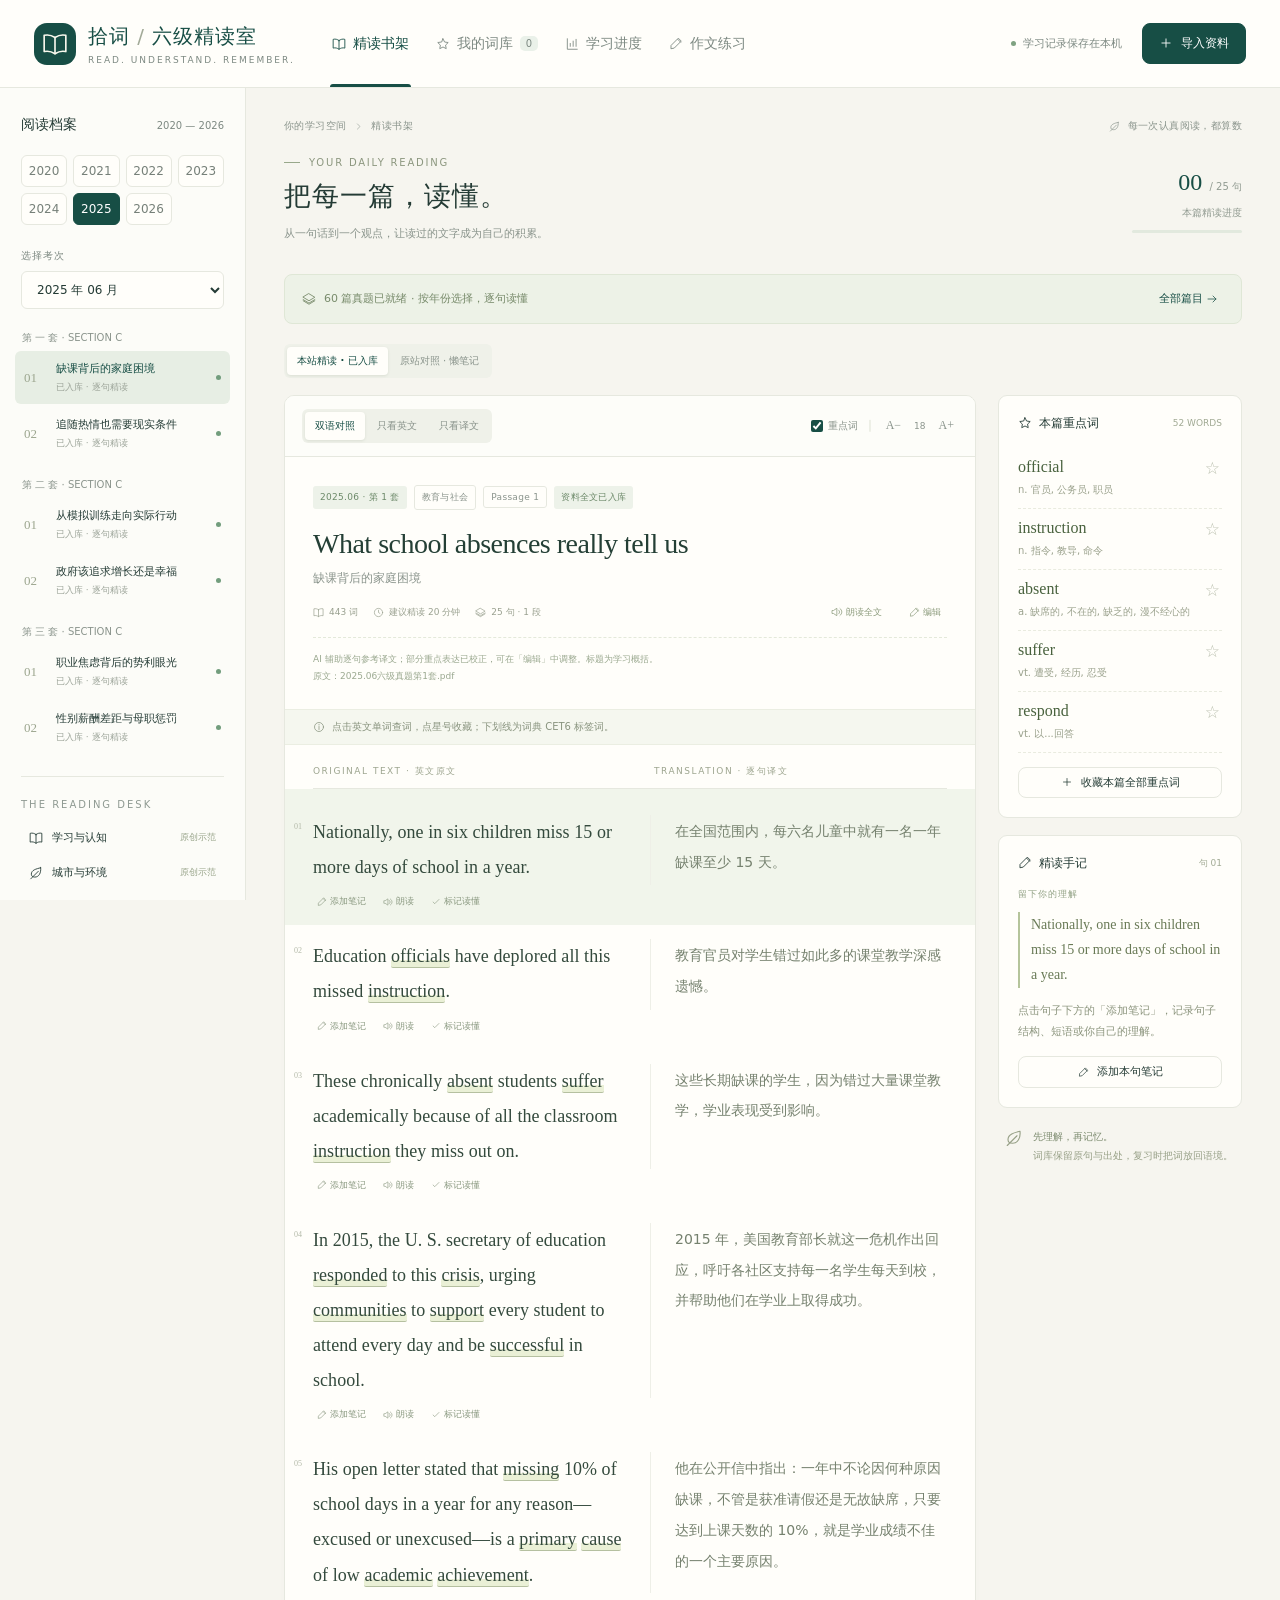
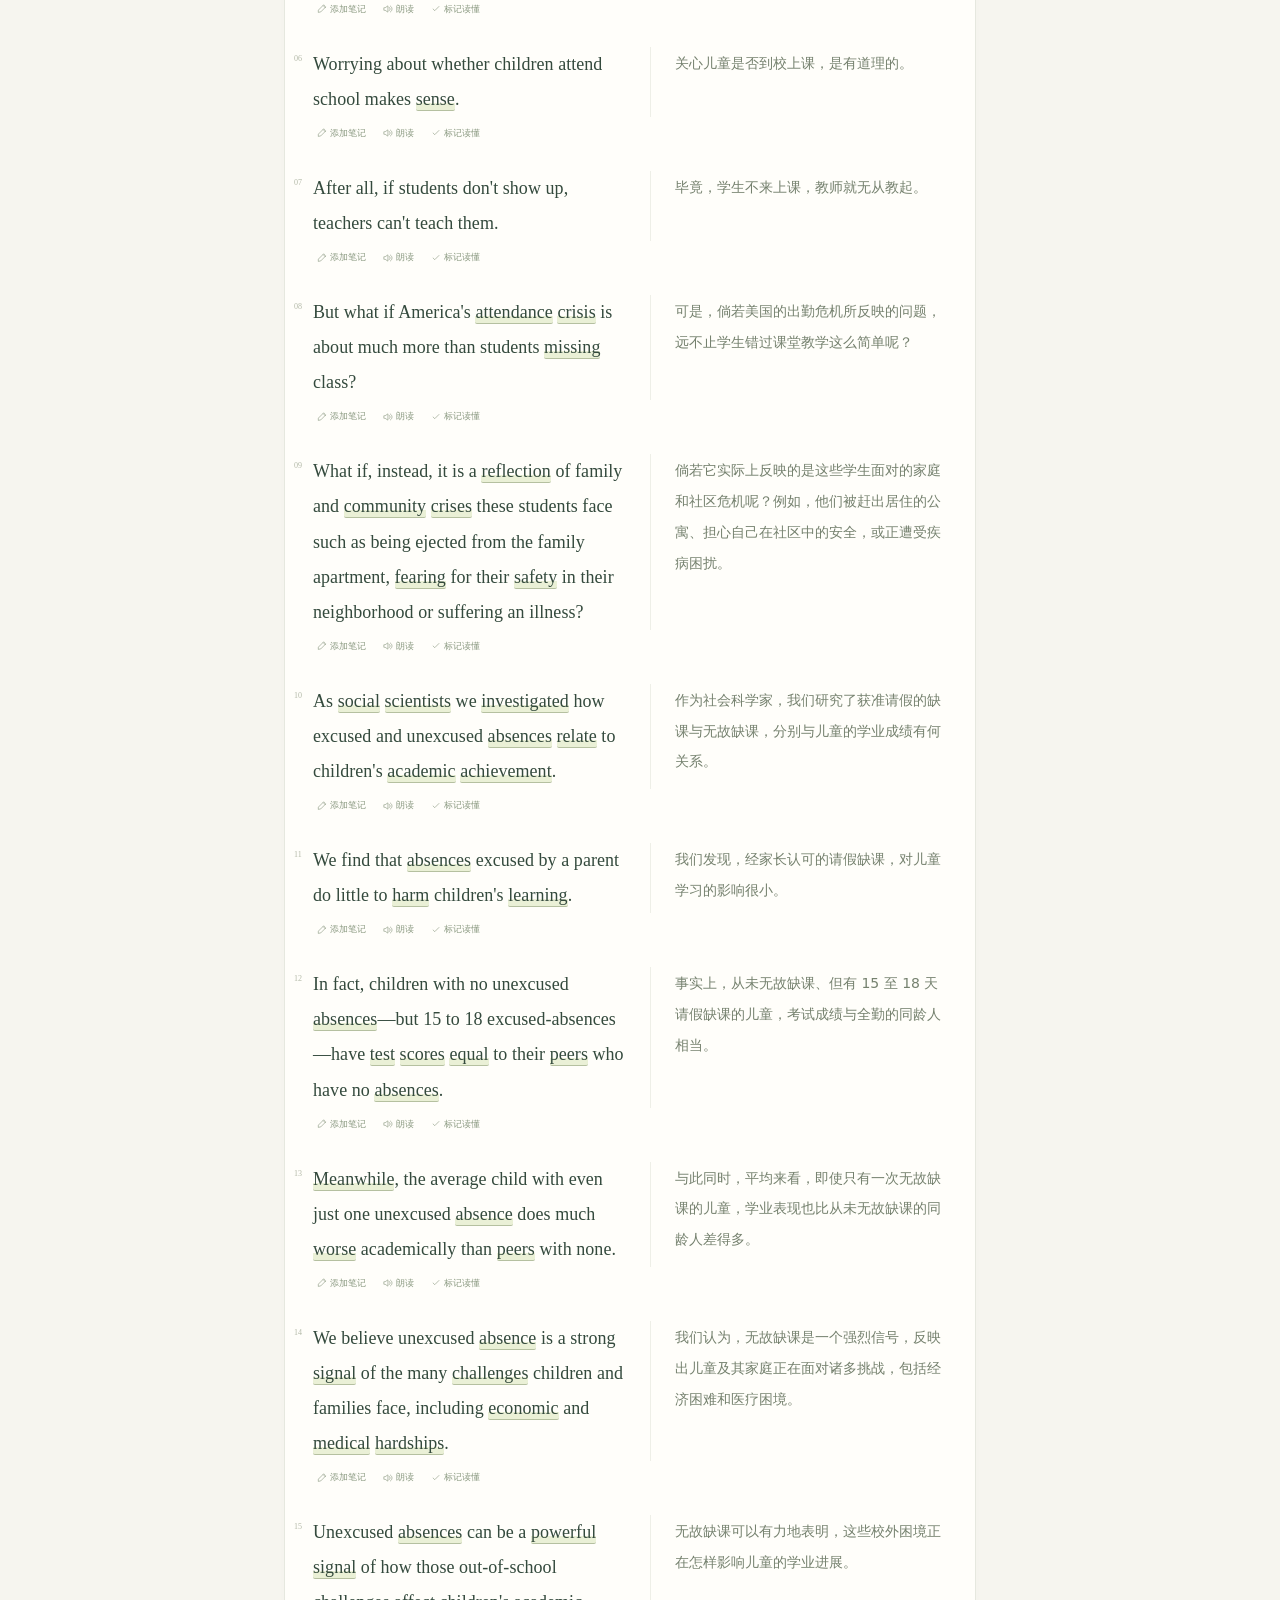
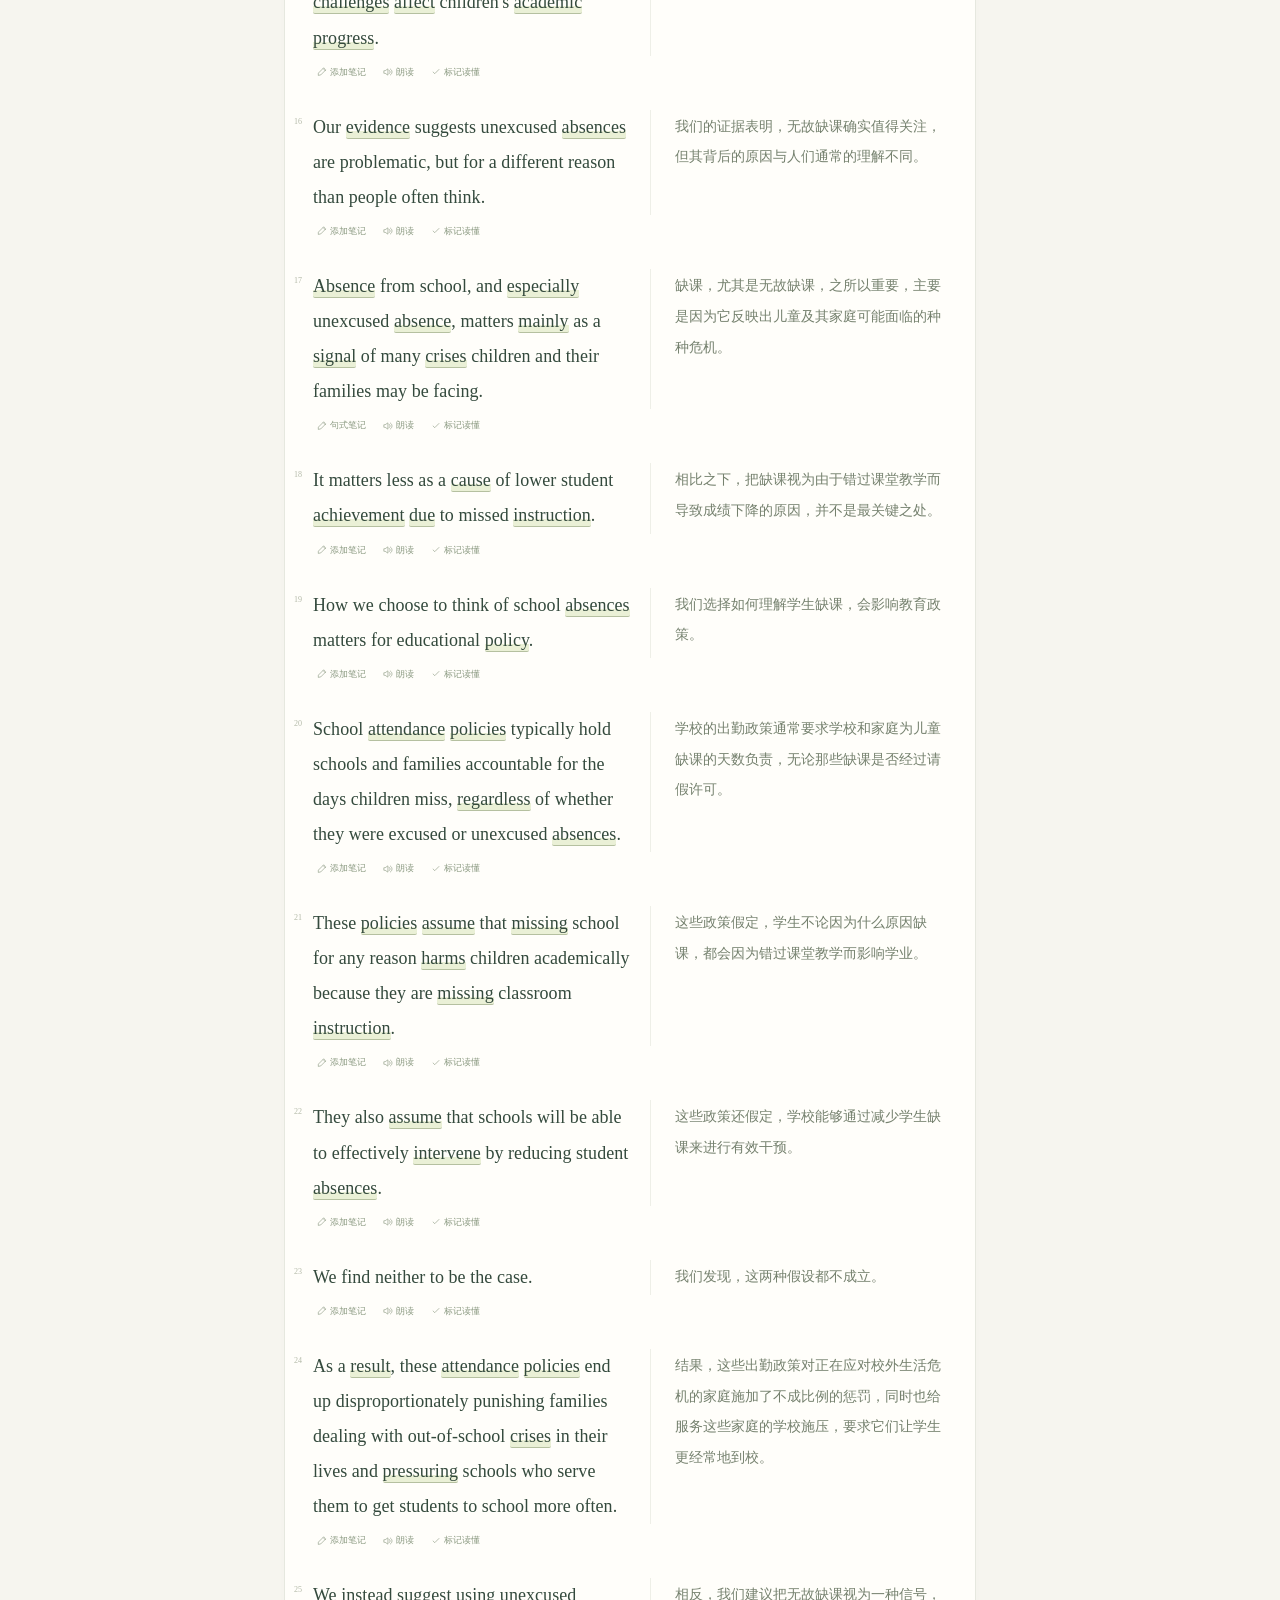
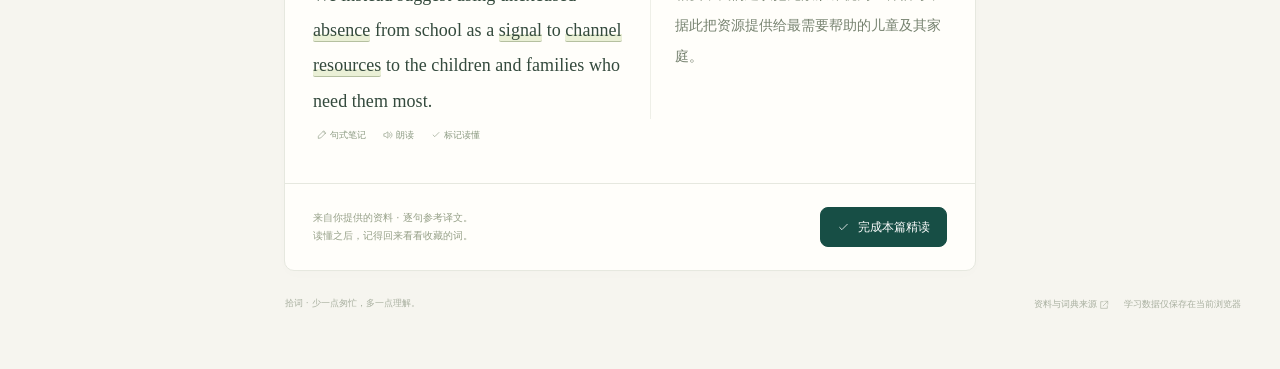
==== public/reader.html @ 865eba68 "Add files via upload" ====
<!doctype html>
<html lang="zh-CN">
<head>
  <meta charset="UTF-8">
  <meta name="viewport" content="width=device-width,initial-scale=1">
  <meta name="theme-color" content="#174e45">
  <meta name="description" content="拾词六级精读室：按年份整理 Section C，逐句双语精读、点击查词、收藏重点词与复习。">
  <title>拾词 · 六级精读室</title>
  <link rel="icon" href="./favicon.svg" type="image/svg+xml">
  <link rel="stylesheet" href="./styles.css?v=3.1.0">
  <script src="./reader-library.js?v=2.0.0" defer></script>
  <script src="./source-reader.js?v=2.0.0" defer></script>
  <link rel="stylesheet" href="./writing.css?v=3.1.0">
  <link rel="stylesheet" href="./writing-exam.css?v=1.0.0">
  <script src="./writing-exams.js?v=1.0.0" defer></script>
  <script src="./writing.js?v=local-1" defer></script>
  <script src="./app.js?v=local-1" defer></script>
</head>
<body>
  <div id="app"><div class="boot">拾词<span>正在打开你的精读书桌…</span></div></div>
  <div id="toast" role="status" aria-live="polite"></div>
  <div id="modal-root"></div>
  <div id="lookup-root"></div>
</body>
</html>
---- public/styles.css ----
@charset "UTF-8";
:root{--ink:#243b35;--muted:#7d8982;--green:#174e45;--green2:#2f6b5d;--mint:#eaf1e9;--paper:#fffefa;--bg:#f6f5ef;--line:#e6e8df;--gold:#c2944d;--serif:Georgia,'Times New Roman',serif;font-family:Inter,'Segoe UI','Microsoft YaHei',system-ui,sans-serif;color:var(--ink);background:var(--bg);font-synthesis:none}
*{box-sizing:border-box}body{margin:0}button,input,select,textarea{font:inherit}button,a,input,select,textarea{-webkit-tap-highlight-color:transparent}button,a{touch-action:manipulation}button{cursor:pointer;color:inherit}button{border:0;background:none}button:disabled{cursor:default;opacity:.45}a{color:var(--green)}a:hover{text-decoration:underline}button:focus-visible,a:focus-visible{outline:2px solid #5b8f79;outline-offset:4px}input:focus,select:focus,textarea:focus{outline:2px solid #8bad96;outline-offset:1px}button svg,a svg{pointer-events:none}svg{flex-shrink:0;vertical-align:middle}button{transition:background .16s,color .16s,transform .16s}.boot{font-size:32px;margin:25vh auto;text-align:center;color:var(--green);font-weight:650}.boot span{display:block;font-size:14px;font-weight:400;margin-top:16px;color:var(--muted)}
.topbar{height:88px;border-bottom:1px solid var(--line);background:var(--paper);display:flex;align-items:center;padding:0 34px;gap:60px;position:sticky;top:0;z-index:20}.brand{display:flex;align-items:center;gap:12px;text-decoration:none!important;white-space:nowrap}.brand-icon{height:42px;width:42px;background:var(--green);border-radius:13px;color:#faf9ee;display:grid;place-items:center}.brand strong{font-size:20px;letter-spacing:1px}.brand small{display:block;color:var(--muted);font-size:9px;letter-spacing:2px;margin-top:5px}.main-nav{align-self:stretch;display:flex;gap:34px}.nav-btn{position:relative;display:flex;gap:7px;align-items:center;font-size:14px;white-space:nowrap;color:#7d8982;padding:0 2px}.nav-btn.active{color:var(--green);font-weight:600}.nav-btn.active:after{content:'';position:absolute;bottom:0;height:3px;left:0;right:0;background:var(--green);border-radius:4px 4px 0 0}.count-pill{font-size:10px;background:var(--mint);padding:2px 6px;border-radius:5px}.top-actions{margin-left:auto;display:flex;gap:20px;align-items:center}.local-label{display:flex;gap:7px;align-items:center;font-size:11px;color:var(--muted);white-space:nowrap}.local-label i{width:5px;height:5px;border-radius:50%;background:#7fa281}.btn{display:inline-flex;justify-content:center;align-items:center;gap:8px;padding:11px 16px;border:1px solid var(--line);border-radius:8px;font-size:12px;background:var(--paper);text-decoration:none!important;white-space:nowrap;line-height:1.4}.btn:hover{background:var(--mint)}.btn.primary{background:var(--green);color:#fff;border-color:var(--green)}.btn.primary:hover{background:#256554}.btn.small{font-size:11px;padding:7px 10px}.btn.ghost{background:transparent;border-color:transparent;color:var(--muted)}.icon-btn{display:inline-grid;place-items:center;width:30px;height:30px;border-radius:6px}.icon-btn:hover{background:var(--mint)}
.workspace{display:grid;grid-template-columns:246px minmax(0,1fr);min-height:calc(100vh - 88px)}.sidebar{background:#fcfcf8;border-right:1px solid var(--line);padding:28px 21px 20px;position:sticky;top:88px;height:calc(100vh - 88px);overflow-y:auto;scrollbar-width:thin}.overline{text-transform:uppercase;letter-spacing:2px;font-size:10px;color:#8f9a92}.side-title{display:flex;align-items:center;justify-content:space-between;margin-bottom:21px}.side-title strong{font-size:14px;font-weight:600}.side-title span{color:var(--muted);font-size:10px}.years{display:grid;grid-template-columns:repeat(4,1fr);gap:6px;margin:0 0 24px}.year-btn{font-size:12px;border:1px solid var(--line);border-radius:6px;padding:8px 0;color:#768079;background:#fffefa}.year-btn.active{color:white;background:var(--green);border-color:var(--green)}.year-btn:hover:not(.active){background:var(--mint)}.label{display:block;color:var(--muted);font-size:10px;letter-spacing:1px;margin:17px 0 8px}.period-select{width:100%;border:1px solid var(--line);background:var(--paper);padding:10px 11px;border-radius:6px;color:var(--ink);font-size:12px}.catalogue{margin:22px -6px 0}.catalogue-set{margin-bottom:18px}.set-label{display:flex;align-items:center;justify-content:space-between;color:#8a948c;font-size:10px;padding:0 7px;margin-bottom:6px}.set-label a{font-size:10px;color:#87968a;text-decoration:none}.passage-btn{width:100%;display:flex;gap:10px;text-align:left;align-items:center;padding:10px 9px;border-radius:6px;margin:3px 0}.passage-btn:hover{background:#eef1e9}.passage-btn.active{background:#e7eee4;color:var(--green)}.passage-num{font-family:var(--serif);font-size:13px;color:#9ca68f;width:22px}.passage-title{font-size:11px;line-height:1.5;flex:1}.passage-status{display:block;font-size:9px;color:#9ca499;margin-top:3px}.small-dot{height:5px;width:5px;border-radius:50%;background:#d3d8cd}.small-dot.ready{background:#729d7d}.side-divider{height:1px;background:var(--line);margin:22px 0}.demo-btn{display:flex;align-items:center;width:100%;gap:9px;font-size:11px;padding:10px 8px;text-align:left;border-radius:6px}.demo-btn.active{background:var(--mint)}.demo-btn span{flex:1}.side-note{margin-top:22px;padding:13px 11px;background:#f1f3eb;border-radius:7px;color:#909986;font-size:10px;line-height:1.9}.side-note a{font-size:10px}.main{min-width:0;padding:31px 38px 55px;max-width:1640px;width:100%;margin:auto}.breadcrumb{display:flex;gap:8px;align-items:center;font-size:10px;color:#8a948c;letter-spacing:.4px;margin-bottom:24px}.page-top{display:flex;align-items:flex-start;gap:20px;justify-content:space-between;margin-bottom:24px}.page-eyebrow{font-size:10px;letter-spacing:1.8px;color:#8c977f;display:flex;gap:9px;align-items:center}.page-eyebrow i{width:16px;height:1px;background:#98a88b}h1{font-size:27px;font-weight:600;letter-spacing:1px;margin:10px 0}.page-sub{font-size:11px;color:#8a948c;line-height:1.8;margin:6px 0}.study-tiny{text-align:right;font-size:10px;color:#919b91;line-height:1.8;padding-top:4px}.study-tiny b{font-family:var(--serif);font-size:24px;color:var(--green);font-weight:400;margin-right:4px}.study-tiny small{font-size:10px}.stat-line{height:3px;width:110px;background:#e2e9de;border-radius:3px;margin-top:8px;overflow:hidden}.stat-line div{height:100%;background:#719774;transition:width .3s}.reading-layout{display:grid;grid-template-columns:minmax(0,1fr) 244px;gap:22px;align-items:start}.reader{background:var(--paper);border:1px solid var(--line);border-radius:10px;overflow:hidden;box-shadow:0 4px 14px #48554203}.toolbar{display:flex;align-items:center;gap:12px;justify-content:space-between;padding:13px 17px;border-bottom:1px solid var(--line);background:#fdfdf9;flex-wrap:wrap}.segmented{display:flex;gap:2px;padding:3px;background:#efF1e9;border-radius:6px}.segmented button{font-size:10px;padding:7px 10px;color:#8a948c;white-space:nowrap;border-radius:4px}.segmented button.active{background:#fffefa;color:var(--green);box-shadow:0 1px 3px #2a42201a;font-weight:600}.reader-options{display:flex;gap:9px;align-items:center;font-size:10px;color:#8a948c}.check-label{display:flex;align-items:center;gap:5px;white-space:nowrap;cursor:pointer}.check-label input{accent-color:var(--green);width:12px;height:12px;margin:0}.font-btn{font-family:var(--serif);font-size:12px;padding:3px 4px}.font-size-val{font-size:9px}.reader-head{padding:28px 28px 24px}.tags{display:flex;align-items:center;gap:7px;flex-wrap:wrap}.tag{background:#edf2e9;color:#6b8868;font-size:9px;padding:5px 7px;border-radius:3px;letter-spacing:.3px}.tag.outline{border:1px solid var(--line);background:none;color:#8a948c}.article-title{font-family:var(--serif);font-size:28px;font-weight:400;line-height:1.3;letter-spacing:-.5px;margin:16px 0 8px;color:#243f35}.article-subtitle{font-size:12px;color:#8a948c;font-weight:400;margin:0 0 18px}.article-meta{display:flex;gap:15px;font-size:9px;color:#99a08f;align-items:center;flex-wrap:wrap}.article-meta span{display:flex;gap:5px;align-items:center}.hint-strip{padding:10px 28px;background:#f5f7ef;color:#89947f;font-size:10px;border-top:1px solid #ebeee2;border-bottom:1px solid #ebeee2;display:flex;gap:7px;align-items:center}.column-labels{display:grid;grid-template-columns:1fr 1fr;margin:0 28px;border-bottom:1px solid var(--line);font-size:9px;letter-spacing:1.5px;color:#9da58f;padding:20px 0 10px}.column-labels span:last-child{padding-left:24px}.sentence{display:grid;grid-template-columns:1fr 1fr;position:relative;padding:14px 28px;transition:background .2s}.sentence:hover{background:#f8f9f3}.sentence.selected{background:#f1f5eb}.sentence.par-start{padding-top:26px}.sentence.english{grid-template-columns:1fr}.sentence.chinese{grid-template-columns:1fr}.sentence .en{font-family:var(--serif);font-size:var(--reader-size,18px);line-height:1.95;color:#344a3d;letter-spacing:.05px}.sentence .zh{font-family:'Microsoft YaHei','PingFang SC',system-ui,sans-serif;font-size:13px;line-height:2.2;color:#7b8577;padding:1px 0 0 24px;border-left:1px solid #eeefe7;margin-left:20px}.sentence.english .zh,.sentence.chinese .en{display:none}.sentence.chinese .zh{padding-left:0;border:0;margin-left:0}.sentence-num{position:absolute;left:9px;top:21px;font-size:8px;color:#b3b9a8;font-family:var(--serif)}.sentence.par-start .sentence-num{top:33px}.word{border-radius:2px;padding:1px 0;cursor:pointer;outline-offset:1px!important}.word:hover,.word:focus-visible{background:#dce8d6;color:#174e45}.word.keyword{border-bottom:1.5px solid #b5c0a0;background:linear-gradient(transparent 67%,#eaf0d6 67%)}.word.saved{border-bottom:2px solid #d8b677;background:linear-gradient(transparent 67%,#faecd2 67%)}.sentence-tools{grid-column:1/-1;display:flex;gap:9px;align-items:center;margin:7px 0 0;font-size:9px;color:#9ca58f}.sentence-tools button{font-size:9px;color:#8a9980;padding:3px 4px}.sentence-tools .done{color:var(--green)}.translation-pending{font-style:italic;color:#a5ad9e;font-size:11px}.reader-end{border-top:1px solid var(--line);padding:23px 28px;display:flex;justify-content:space-between;gap:12px;align-items:center;margin-top:24px}.end-note{font-size:10px;color:#96a088;line-height:1.8}.context-rail{display:flex;flex-direction:column;gap:17px}.rail-card{border:1px solid var(--line);border-radius:9px;background:#fffefa;padding:19px}.rail-title{font-size:12px;font-weight:600;display:flex;align-items:center;gap:7px;margin-bottom:16px}.rail-title small{margin-left:auto;font-weight:400;color:#a0a993;font-size:9px}.word-list-item{padding:10px 0;border-bottom:1px dashed #e9ebdf;display:flex;align-items:flex-start;gap:7px}.word-list-item:last-child{border-bottom:0}.word-list-info{flex:1;min-width:0}.word-list-info strong{font-family:var(--serif);font-size:16px;font-weight:400;color:#49623e;display:block;overflow-wrap:anywhere}.word-list-info span{display:block;font-size:10px;color:#9aa18c;margin-top:5px;line-height:1.7}.star-btn{color:#bbc0af;font-size:17px;line-height:1;padding:2px}.star-btn.active{color:var(--gold)}.full-width{width:100%}.rail-card .btn.full-width{margin-top:14px}.annotation-type{font-size:9px;color:#91a184;letter-spacing:1px;margin-bottom:11px}.annotation-quote{font-family:var(--serif);font-size:14px;line-height:1.8;color:#697a56;margin:0 0 12px;border-left:2px solid #b5c49b;padding-left:11px}.annotation-text{font-size:11px;color:#8c957e;line-height:1.95;margin:0}.tiny-tip{display:flex;gap:10px;font-size:10px;line-height:1.9;color:#97a087;padding:2px 7px}.tiny-tip svg{margin-top:2px}.tiny-tip strong{font-weight:500;color:#7d8c70}.footnote{display:flex;justify-content:space-between;gap:15px;font-size:9px;color:#a8af9f;padding:24px 1px 0;line-height:1.8}.footnote a{color:#95a38e}.mobile-menu{display:none}
.empty-reader{min-height:480px;display:flex;flex-direction:column;justify-content:center;align-items:center;padding:45px;text-align:center}.empty-illustration{width:76px;height:76px;border-radius:22px;background:#eef2e7;display:grid;place-items:center;color:#79936b;margin-bottom:20px}.empty-reader h2{font-size:21px;margin:6px 0 12px;font-weight:500}.empty-reader p{max-width:390px;font-size:12px;color:#8a9480;line-height:2;margin:0 0 22px}.empty-actions{display:flex;gap:9px;justify-content:center;flex-wrap:wrap}.content-status{background:#f2f3e9;border:1px solid #e6e8da;padding:14px 16px;border-radius:7px;color:#8c967d;font-size:11px;line-height:1.9;margin-bottom:20px}.content-status a{margin-left:5px}.source-list{padding:0;list-style:none;margin:0}.source-list li{padding:12px 0;border-bottom:1px solid var(--line);font-size:11px;line-height:1.8}.source-list li:last-child{border:0}.source-list a{display:block;margin-bottom:3px}.source-list small{color:var(--muted);font-size:10px}.wide-page{max-width:1100px;margin:0 auto}.view-header{display:flex;gap:15px;align-items:center;justify-content:space-between;margin-bottom:25px}.view-header h1{margin:0 0 8px}.view-actions{display:flex;gap:8px;flex-wrap:wrap}.stats-grid{display:grid;grid-template-columns:repeat(3,1fr);gap:17px;margin:23px 0}.stat-card{border:1px solid var(--line);background:var(--paper);border-radius:9px;padding:22px}.stat-card span{font-size:11px;color:#93a088}.stat-card strong{font-family:var(--serif);font-weight:400;font-size:35px;display:block;margin-top:10px;color:var(--green)}.word-controls{display:flex;gap:12px;align-items:center;margin:25px 0 17px;flex-wrap:wrap}.search-input{padding:11px 13px;border-radius:7px;background:var(--paper);border:1px solid var(--line);font-size:12px;min-width:240px;flex:1;color:var(--ink)}.word-grid{display:grid;grid-template-columns:repeat(3,1fr);gap:15px}.vocab-card{border:1px solid var(--line);border-radius:9px;background:var(--paper);padding:20px;display:flex;flex-direction:column;min-height:225px}.vocab-top{display:flex;justify-content:space-between;gap:12px;align-items:center}.vocab-top strong{font-size:24px;font-family:var(--serif);font-weight:400;overflow-wrap:anywhere}.vocab-phonetic{font-size:11px;color:#a0aa94;margin:8px 0}.vocab-meaning{font-size:12px;line-height:1.9;color:#6f7e65;white-space:pre-line}.vocab-context{font-family:var(--serif);font-size:12px;color:#939d88;line-height:1.7;margin:12px 0;font-style:italic}.vocab-source{font-size:9px;color:#a0aa95;line-height:1.8;margin-top:5px}.vocab-actions{display:flex;justify-content:space-between;margin-top:auto;padding-top:14px}.empty-view{background:var(--paper);border:1px dashed #d8decc;border-radius:10px;padding:65px 25px;text-align:center;color:#8a987d}.empty-view h2{color:#5c7151;font-size:20px;font-weight:500}.empty-view p{font-size:12px;line-height:1.9}.progress-list{background:var(--paper);border:1px solid var(--line);border-radius:9px;overflow:hidden}.progress-item{display:flex;justify-content:space-between;align-items:center;padding:23px 25px;gap:15px;border-bottom:1px solid var(--line)}.progress-item:last-child{border:0}.progress-item h3{font-size:14px;font-weight:500;margin:0 0 7px}.progress-item p{font-size:10px;color:#97a188;margin:0}.progress-right{display:flex;gap:20px;align-items:center;color:#849475;font-size:11px}
.modal-overlay{position:fixed;inset:0;background:#18392b5c;backdrop-filter:blur(4px);z-index:80;display:flex;align-items:center;justify-content:center;padding:25px}.modal{background:var(--paper);border:1px solid #dce3d0;border-radius:14px;max-width:730px;width:100%;max-height:90vh;overflow:auto;box-shadow:0 20px 70px #12352833;padding:27px}.modal.wide{max-width:870px}.modal-header{display:flex;justify-content:space-between;align-items:center;margin-bottom:16px}.modal-header h2{font-size:20px;font-weight:500;margin:0}.modal-description{font-size:12px;color:#869579;line-height:1.9;margin:0 0 19px}.form-grid{display:grid;grid-template-columns:repeat(4,1fr);gap:12px}.form-field{display:flex;flex-direction:column;gap:7px;font-size:11px;color:#7c8b70;margin-bottom:15px}.form-field.full{grid-column:1/-1}.form-field input,.form-field select,.form-field textarea{padding:10px 11px;border:1px solid #dfe5d6;border-radius:6px;background:#fffefa;width:100%;color:var(--ink);font-size:12px;min-width:0}.form-field textarea{line-height:1.9;resize:vertical;min-height:180px}.form-texts{display:grid;grid-template-columns:1fr 1fr;gap:14px}.form-hint{font-size:10px;color:#9aa48c;line-height:1.9;margin-bottom:14px}.file-area{display:flex;align-items:center;gap:10px;flex-wrap:wrap;padding:15px;background:#f2f5ec;border-radius:7px;margin-bottom:18px}.file-area span{font-size:10px;color:#8a987e;flex:1}.modal-footer{display:flex;justify-content:space-between;align-items:center;gap:14px;margin-top:18px}.modal-footer small{font-size:10px;color:#9aa58d;line-height:1.9}.form-error{display:none;color:#ad624a;font-size:11px;padding:10px 0;line-height:1.8}.form-error.visible{display:block}.review-body{text-align:center;padding:23px 14px}.review-number{font-size:10px;letter-spacing:2px;color:#9aa68c}.flash-word{font-family:var(--serif);font-size:43px;font-weight:400;color:var(--green);margin:25px 0 10px}.flash-phonetic{font-size:13px;color:#9aa68c}.flash-context{font-family:var(--serif);font-size:17px;line-height:1.8;color:#7e8e6e;margin:25px auto;max-width:500px}.flash-answer{font-size:16px;line-height:2.1;color:#70855d;white-space:pre-line;border-top:1px solid var(--line);padding-top:22px}.flash-actions{display:flex;gap:12px;justify-content:center;margin-top:25px}.review-progress{height:3px;background:#e5ebdc;border-radius:3px;margin-top:20px;overflow:hidden}.review-progress div{height:100%;background:#72966a}.lookup{position:fixed;width:315px;max-width:calc(100vw - 24px);background:var(--paper);z-index:60;border:1px solid #d5dec9;border-radius:10px;box-shadow:0 12px 44px #344b342e;padding:20px}.lookup-top{display:flex;gap:8px;align-items:center;justify-content:space-between}.lookup-top strong{font-family:var(--serif);font-weight:400;font-size:27px;overflow-wrap:anywhere}.lookup-phonetic{font-size:11px;color:#97a38c;margin:8px 0}.lookup-definition{font-size:12px;line-height:1.9;color:#637653;white-space:pre-line;margin:12px 0;max-height:180px;overflow-y:auto}.lookup-context{font-size:10px;color:#9ba68f;line-height:1.8;margin:12px 0;max-height:55px;overflow:hidden}.lookup-foot{font-size:9px;color:#a5ad9b;margin-top:12px;line-height:1.8}.lookup .btn{margin-top:5px}.lookup-manual{display:flex;flex-direction:column;gap:7px;font-size:11px}.lookup-manual input{padding:8px;border:1px solid var(--line);border-radius:6px;min-width:0;background:var(--paper)}#toast{position:fixed;bottom:30px;left:50%;transform:translate(-50%,15px);background:#244d3f;color:white;font-size:12px;line-height:1.8;max-width:90vw;padding:11px 20px;border-radius:8px;box-shadow:0 7px 25px #283f2822;opacity:0;pointer-events:none;z-index:100;transition:.2s}#toast.show{opacity:1;transform:translate(-50%,0)}.mobile-side-backdrop{display:none}
@media(min-width:1650px){.main{padding:38px 55px}.reading-layout{grid-template-columns:minmax(0,1fr) 270px}.sentence{padding:17px 36px}.sentence.par-start{padding-top:28px}.sentence .zh{font-size:14px}.reader-head{padding:35px 36px}.article-title{font-size:32px}}
@media(max-width:1250px){.topbar{gap:35px;padding:0 24px}.workspace{grid-template-columns:219px minmax(0,1fr)}.sidebar{padding:26px 16px}.main{padding:27px 25px 45px}.reading-layout{grid-template-columns:minmax(0,1fr) 210px;gap:15px}.reader-head{padding:25px 22px}.article-title{font-size:25px}.sentence{padding:12px 23px}.sentence .zh{font-size:12px;padding-left:16px;margin-left:15px}.sentence .en{font-size:calc(var(--reader-size,18px) - 1px)}.rail-card{padding:16px}.column-labels{margin:0 23px}.hint-strip{padding:10px 22px}.top-actions{gap:12px}.local-label{display:none}.main-nav{gap:22px}.word-grid{grid-template-columns:repeat(2,1fr)}}
@media(max-width:1000px){.reading-layout{grid-template-columns:minmax(0,1fr)}.context-rail{display:grid;grid-template-columns:1fr 1fr}.tiny-tip{grid-column:1/-1}.topbar{gap:28px}.brand strong{font-size:17px}.brand small{font-size:8px;letter-spacing:1px}.brand-icon{width:36px;height:36px;border-radius:10px}.main-nav{gap:19px}.nav-btn{font-size:12px}.topbar .btn{padding:10px 11px;font-size:11px}.reader-options{gap:7px}}
@media(max-width:740px){.topbar{height:68px;padding:0 15px;gap:13px;flex-wrap:wrap}.brand{gap:8px}.brand strong{font-size:16px}.brand small{display:none}.brand-icon{width:32px;height:32px}.brand-icon svg{width:20px}.main-nav{margin-left:auto;gap:16px}.nav-btn{font-size:11px;gap:4px}.nav-btn svg{display:none}.nav-btn .count-pill{font-size:8px;padding:1px 4px}.top-actions{display:none}.workspace{display:block;min-height:calc(100vh - 68px)}.mobile-menu{display:inline-flex;align-items:center;justify-content:center}.sidebar{display:none;position:fixed;top:68px;left:0;width:260px;z-index:31;height:calc(100dvh - 68px);padding:24px}.sidebar.open{display:block}.mobile-side-backdrop.open{display:block;position:fixed;inset:68px 0 0;background:#243e2f66;z-index:30}.main{padding:22px 16px 35px}.breadcrumb{font-size:9px;margin-bottom:23px}.page-top{margin-bottom:18px}h1{font-size:23px}.page-sub{font-size:10px;max-width:240px}.study-tiny{font-size:9px}.study-tiny b{font-size:22px}.study-tiny .stat-line{width:80px}.toolbar{padding:10px 12px;gap:10px}.reader-options{margin-left:auto}.segmented button{padding:6px 8px;font-size:9px}.check-label{font-size:9px}.article-title{font-size:26px}.reader-head{padding:24px 20px}.article-subtitle{font-size:11px}.article-meta{gap:10px}.hint-strip{padding:9px 18px;font-size:9px}.column-labels{display:none}.sentence{display:block;padding:15px 24px}.sentence.par-start{padding-top:25px}.sentence .en{font-size:var(--reader-size,18px);line-height:1.95}.sentence .zh{border:0;padding:10px 0 0;margin:0;font-size:12px;line-height:2.1;color:#8a9480}.sentence-num{left:8px;top:24px}.sentence.par-start .sentence-num{top:33px}.sentence.chinese .zh{padding:0}.sentence-tools{margin-top:9px}.reader-end{padding:20px;align-items:flex-start}.end-note{font-size:9px;max-width:150px}.reader-end .btn{font-size:10px;padding:10px}.context-rail{gap:12px}.rail-card{padding:16px}.rail-title{font-size:11px;gap:5px}.rail-title small{font-size:8px}.annotation-quote{font-size:13px}.annotation-text{font-size:10px}.footnote{font-size:8px}.word-grid{grid-template-columns:1fr}.stats-grid{gap:10px}.stat-card{padding:17px 14px}.stat-card span{font-size:10px}.stat-card strong{font-size:29px}.view-header{align-items:flex-start}.view-actions .btn{font-size:10px;padding:9px 11px}.view-actions{justify-content:flex-end;max-width:175px}.view-header h1{font-size:22px}.view-header .page-sub{max-width:180px}.word-controls .search-input{min-width:0;width:100%}.progress-item{padding:19px 16px}.progress-right{gap:10px}.progress-item h3{font-size:12px}.modal-overlay{padding:13px}.modal{padding:21px 18px}.modal-header h2{font-size:18px}.form-grid{grid-template-columns:1fr 1fr}.form-texts{grid-template-columns:1fr}.form-field textarea{min-height:140px}.modal-footer{align-items:flex-end}.modal-footer small{max-width:150px;font-size:9px}.modal-description{font-size:11px}.empty-reader{padding:35px 22px}.empty-reader h2{font-size:19px}.empty-reader p{font-size:11px}.reader-options .font-size-val{display:none}.file-area{padding:12px}.flash-word{font-size:36px}}
.sentence .zh{font-size:14px;color:#75816e}
.sr-only{position:absolute;width:1px;height:1px;padding:0;margin:-1px;overflow:hidden;clip:rect(0,0,0,0);white-space:nowrap;border:0}
.study-library-banner{display:flex;align-items:center;justify-content:space-between;gap:23px;background:#e9f0e3;border:1px solid #d7e3cc;border-radius:9px;padding:20px 23px;margin-bottom:20px}.study-library-label{display:block;font-size:9px;letter-spacing:1.5px;color:#8ca07a;margin-bottom:8px}.study-library-banner strong{display:block;font-size:18px;font-weight:500;letter-spacing:.3px;color:#355a2a}.study-library-banner p{font-size:11px;line-height:1.8;color:#829574;margin:9px 0 0}.library-coverage{border:1px solid #e3e8d8;background:#f4f6ef;padding:15px;border-radius:7px;margin:16px 0 20px;color:#8b9c7b;font-size:10px;line-height:1.9}.library-coverage>span{display:flex;gap:7px;align-items:center;font-size:11px;font-weight:500;color:#70865f}.library-coverage p{margin:7px 0 10px}.library-coverage .btn{font-size:10px;padding:7px 10px}.directory-paper.is-ready{border-color:#d7e3cc;background:#f5f9f0}.directory-paper.is-ready .directory-paper-icon{background:#dfead4;color:#557b42}.directory-paper.is-ready small{color:#7b9768}.article-provenance{font-size:9px;line-height:1.9;color:#9aa88f;border-top:1px dashed #e4e9da;padding-top:13px;margin:17px 0 0;overflow-wrap:anywhere}
@media(max-width:740px){.study-library-banner{padding:17px 15px;gap:14px;align-items:flex-start}.study-library-banner strong{font-size:15px;line-height:1.7}.study-library-banner p{font-size:10px}.study-library-banner>.btn{margin-top:22px;font-size:10px;padding:9px 10px}.library-coverage{font-size:9px;padding:12px}.article-provenance{font-size:8px}}
.source-update{display:flex;justify-content:space-between;gap:15px;align-items:center;border:1px solid #dfe7d6;background:#edf2e7;padding:13px 17px;border-radius:8px;font-size:11px;color:#788b6b;margin-bottom:20px;line-height:1.8}.source-update span{display:flex;gap:8px;align-items:center}.source-update button{color:var(--green);font-size:11px;white-space:nowrap}.surface-switch{margin-bottom:17px;display:inline-flex}.source-heading{padding:28px 28px 22px}.source-title{font-family:var(--serif),'Microsoft YaHei',serif;font-weight:400;font-size:29px;letter-spacing:.3px;margin:18px 0 11px;color:var(--green)}.source-subtitle{font-size:13px;margin:0;color:#7b8e6c}.source-subtitle span{display:inline-block;font-size:10px;color:#97a58b;margin-left:14px}.source-intro{font-size:11px;line-height:1.9;margin-top:17px;color:#8d9a80}.source-tabbar{display:flex;gap:15px;align-items:center;justify-content:space-between;padding:13px 18px;border-top:1px solid var(--line);border-bottom:1px solid var(--line);background:#fafbf6}.source-open-link{font-size:10px;color:#829473;text-decoration:none;white-space:nowrap}.source-welcome{padding:37px 25px 34px;text-align:center;display:flex;align-items:center;flex-direction:column;min-height:330px;justify-content:center;background:radial-gradient(ellipse at 50% 40%,#eff3e84d,transparent 75%)}.source-welcome-symbol{display:grid;place-items:center;width:66px;height:66px;border-radius:21px;color:#6f8c5e;background:#eef3e7;margin-bottom:18px}.source-welcome .overline{font-size:8px}.source-welcome h3{font-size:21px;font-weight:500;margin:13px 0 9px;letter-spacing:.5px}.source-welcome p{font-size:11px;color:#8a9a7d;line-height:2;margin:0 0 21px}.source-attribution{font-size:9px;color:#a1ae93;margin-top:17px}.source-quicklinks{display:flex;align-items:center;justify-content:center;gap:16px;flex-wrap:wrap;padding:16px 20px;border-top:1px solid var(--line);border-bottom:1px solid var(--line);font-size:10px;line-height:1.8;background:#fafbf6}.source-quicklinks span{color:#9aa78e}.source-quicklinks a{color:#6e885e;text-decoration:none}.source-quicklinks button{color:#6e885e;font-size:10px}.source-bottom{display:flex;align-items:center;gap:12px;justify-content:space-between;padding:17px 20px}.source-pagination{display:flex;gap:8px}.source-frame{width:100%;height:780px;background:#faf8f5;display:block;border:0}.source-frame-caption{display:flex;justify-content:space-between;align-items:center;gap:12px;padding:9px 15px;background:#f0f3e9;border-bottom:1px solid #e7ebde;font-size:9px;color:#899a79}.source-frame-caption button{font-size:9px;color:#6f8860;white-space:nowrap}.source-frame-fallback{padding:10px 15px;font-size:10px;line-height:1.8;color:#98a38c;background:#fafbf6;border-top:1px solid var(--line)}.source-field{display:flex;flex-direction:column;gap:7px;font-size:10px;color:#8c9c7d;margin:0 0 13px}.source-field input,.source-field textarea{width:100%;min-width:0;padding:10px 11px;border:1px solid #dce3d3;background:#fdfef9;border-radius:6px;font-size:12px;line-height:1.8;color:var(--ink);resize:vertical}.source-field textarea{font-size:11px}.source-field input::placeholder,.source-field textarea::placeholder{color:#b0b8a5}.source-field input:focus,.source-field textarea:focus{outline:2px solid #a8b99a;outline-offset:0}.source-note-status{font-size:9px;color:#a0ac92;text-align:center;margin-top:9px;line-height:1.8}.source-progress-heading{font-size:12px;font-weight:600;margin:20px 0 12px;color:#68805a}.source-progress-heading span{font-size:10px;font-weight:400;color:#a1ad95;margin-left:10px}.directory-filter{display:flex;align-items:center;gap:13px;background:#f1f4eb;border-radius:7px;padding:12px 14px;margin-bottom:20px;font-size:11px;color:#8c9b7e}.directory-filter select{border:1px solid #dce5d2;background:var(--paper);color:var(--green);border-radius:6px;padding:7px 10px;font-size:11px;min-width:120px}.directory-filter span{margin-left:auto;font-size:10px}.directory-period{margin:17px 0 22px}.directory-period-title{display:flex;justify-content:space-between;align-items:center;margin-bottom:10px;padding-bottom:10px;border-bottom:1px solid var(--line)}.directory-period-title strong{font-size:13px;font-weight:500}.directory-period-title span{font-size:10px;color:#96a388}.directory-grid{display:grid;grid-template-columns:repeat(2,1fr);gap:9px}.directory-paper{border:1px solid var(--line);background:#fdfef9;border-radius:7px;padding:13px 12px;display:flex;gap:11px;align-items:center;text-align:left}.directory-paper:hover{background:#edf3e6;border-color:#ccdabe}.directory-paper-icon{background:#eef3e7;color:#78926b;display:grid;place-items:center;width:35px;height:35px;border-radius:10px}.directory-paper>span:nth-child(2){flex:1}.directory-paper strong{display:block;font-size:12px;font-weight:500;color:#536d45}.directory-paper small{display:block;font-size:10px;color:#97a78a;margin-top:6px}
@media(min-width:1650px){.source-heading{padding:33px 36px 26px}.source-frame{height:880px}.source-welcome{min-height:390px}}
@media(max-width:1000px){.source-layout .context-rail{grid-template-columns:repeat(2,minmax(0,1fr))}.source-layout .context-rail>section:last-of-type{grid-column:1/-1}.source-layout .context-rail>section:last-of-type textarea{min-height:100px}.source-frame{height:720px}}
@media(max-width:740px){.source-heading{padding:23px 21px 20px}.source-title{font-size:26px}.source-subtitle{font-size:12px}.source-subtitle span{font-size:9px;margin-left:7px}.source-intro{font-size:10px}.source-tabbar{padding:11px 12px;flex-wrap:wrap;gap:10px}.source-tabbar .segmented button{font-size:9px;padding:7px 8px}.source-open-link{font-size:9px;margin-left:auto}.source-welcome{padding:30px 17px;min-height:350px}.source-welcome h3{font-size:20px}.source-welcome p{font-size:11px}.source-quicklinks{gap:11px;padding:13px;font-size:10px}.source-bottom{padding:15px 13px;gap:8px;flex-wrap:wrap}.source-bottom .btn{font-size:10px;padding:8px 10px}.source-layout .context-rail{grid-template-columns:1fr}.source-layout .context-rail>section:last-of-type{grid-column:auto}.source-frame{height:680px}.source-frame-caption{font-size:8px;padding:9px 11px}.source-update{align-items:flex-start;font-size:10px;padding:12px;gap:12px}.source-update button{font-size:10px}.source-update span{align-items:flex-start}.source-update svg{margin-top:3px}.directory-grid{grid-template-columns:1fr}.directory-filter{gap:9px;padding:10px}.directory-filter span{display:none}.directory-period-title span{font-size:9px}.source-attribution{font-size:8px}}
@media(max-width:740px){.sentence .zh{font-size:13.5px;line-height:2.15}}
@media(prefers-reduced-motion:reduce){*{scroll-behavior:auto!important;transition:none!important}}
---- public/writing.css ----
.topbar{gap:35px}.main-nav{gap:23px}.writing-page{max-width:1260px;margin:0 auto}.writing-heading{display:flex;justify-content:space-between;align-items:center;gap:20px;margin-bottom:25px}.writing-heading h1{font-size:28px}.writing-tabs{align-self:center}.writing-tabs button{font-size:12px;padding:10px 15px}.writing-tabs span{font-size:10px;margin-left:5px}.writing-stage-list{display:grid;gap:8px}.writing-stage{display:flex;width:100%;gap:13px;align-items:center;padding:13px 10px;border-radius:8px;text-align:left;border:1px solid transparent;color:#8b9688}.writing-stage>span{font:20px var(--serif);color:#b0baa9}.writing-stage>div{flex:1}.writing-stage strong{display:block;font-size:12px;font-weight:500}.writing-stage small{font-size:9px;display:block;margin-top:5px;color:#99a28f}.writing-stage.active{background:#e8efe3;border-color:#d7e2cf;color:var(--green)}.writing-stage.active>span{color:var(--green)}.writing-stage:hover{background:#eef2e9}.writing-side-copy{font-size:10px;line-height:1.9;color:#8d9887;margin:16px 9px 0}.writing-draft-heading{font-size:10px;color:#8b9785;display:flex;justify-content:space-between;margin:27px 4px 10px}.writing-draft-heading small{font-size:10px}.writing-drafts{display:grid;gap:5px}.writing-draft{padding:11px 9px;text-align:left;border-radius:6px;width:100%;overflow:hidden}.writing-draft strong{display:block;font-size:11px;font-weight:500;white-space:nowrap;text-overflow:ellipsis;overflow:hidden}.writing-draft small{display:block;font-size:9px;color:#9ba48f;margin-top:5px}.writing-draft.active,.writing-draft:hover{background:#edf1e7}.writing-stage-banner{border:1px solid #dce5d5;background:#edf3e7;display:flex;gap:15px;align-items:center;border-radius:9px;padding:17px 21px;margin-bottom:23px}.writing-badge{width:41px;height:41px;border:1px solid #cfdcc5;display:grid;place-items:center;border-radius:50%;font:22px var(--serif);color:#5c7951;flex-shrink:0}.writing-stage-banner>div:nth-child(2){flex:1}.writing-stage-banner span{display:block;font-size:10px;color:#839475;margin-bottom:6px}.writing-stage-banner strong{font-size:12px;font-weight:500;color:#486140;line-height:1.8}.writing-layout{display:grid;grid-template-columns:minmax(0,1fr) 268px;gap:22px;align-items:start}.writing-editor,.writing-original,.writing-feedback{background:var(--paper);border:1px solid var(--line);border-radius:10px;min-width:0;overflow:hidden}.writing-editor-head{display:flex;align-items:center;justify-content:space-between;padding:25px 26px 20px;border-bottom:1px solid var(--line)}.writing-editor-head .overline{color:#9ba68e;font-size:9px;letter-spacing:1.2px}.writing-editor h2{font-size:16px;font-weight:500;margin:9px 0 0;color:#425a3b}.writing-sync-dot{width:7px;height:7px;border-radius:50%;background:#ccb88b}.writing-sync-dot.synced{background:#799f78}.writing-fields{padding:23px 26px 0}.writing-field-row{display:grid;grid-template-columns:1fr 1fr;gap:18px}.writing-fields .form-field{display:flex;gap:8px;flex-direction:column;font-size:11px;color:#73816b;margin-bottom:17px}.writing-fields .form-field input,.writing-fields .form-field textarea,.writing-fields select,.writing-range-row input,.writing-outline textarea{border:1px solid #e3e7db;border-radius:6px;padding:10px 12px;background:#fdfef9;color:#40513d;width:100%;font-size:12px;line-height:1.8}.writing-fields .form-field textarea{min-height:100px;resize:vertical}.writing-fields .form-field input{height:41px}.writing-fields select{height:41px;max-width:100%}.writing-form-hint{font-size:10px;line-height:1.9;color:#9aa38f;margin:-7px 0 20px}.writing-range-row{display:flex;align-items:flex-end;gap:10px;margin-bottom:19px}.writing-range-row label{font-size:10px;color:#8b9781;display:flex;flex-direction:column;gap:7px;width:108px}.writing-range-row>span{margin-bottom:13px;color:#a2ad95}.writing-range-row input{height:38px;font-size:11px;padding:7px 10px}.writing-range-row .writing-minutes{margin-left:auto;width:164px}.writing-outline{border:1px dashed #dce4d1;border-radius:6px;padding:12px 14px;margin:4px 0 24px}.writing-outline summary{font-size:11px;cursor:pointer;color:#6a805c;line-height:1.9}.writing-outline summary span{font-size:9px;color:#a0ad92;margin-left:10px}.writing-outline textarea{margin-top:12px;resize:vertical;min-height:95px}.writing-body-label{display:flex;align-items:center;justify-content:space-between;gap:10px;margin-bottom:11px;font-size:12px;color:#62775a}.writing-body-label>span{font-size:10px;color:#8c9c7a}.writing-body-label .outside-range{color:#a17f41}.writing-body{width:100%;min-height:350px;resize:vertical;border:1px solid #dce4d4;border-radius:7px;background:linear-gradient(#fffefa,#fffefa);padding:20px 21px;color:#324c3c;font-family:var(--serif);font-size:18px;line-height:1.95;display:block}.writing-body::placeholder{font-family:'Microsoft YaHei',system-ui,sans-serif;font-size:12px;line-height:2.1;color:#a9b09f}.writing-autosave{display:flex;align-items:center;justify-content:space-between;gap:10px;font-size:9px;color:#99a18e;padding:12px 0 22px;line-height:1.8}.writing-autosave button{font-size:10px;color:#719063;text-decoration:underline}.writing-editor-footer{border-top:1px solid var(--line);background:#fafcf5;padding:19px 26px;display:flex;align-items:center;justify-content:space-between;gap:17px;flex-wrap:wrap}.writing-editor-footer p{font-size:10px;color:#8f9b83;line-height:1.8;margin:0}.writing-editor-footer>div{display:flex;gap:10px}.writing-editor-footer .btn{font-size:11px;padding:11px 12px}.writing-coach{display:grid;gap:17px}.writing-coach .rail-card{padding:21px}.writing-coach .rail-title{font-size:12px;line-height:1.6;margin-bottom:11px}.writing-coach-intro{font-size:10px;line-height:1.9;color:#929e85;margin-bottom:14px}.writing-checks{display:grid;gap:0}.writing-checks>label{display:flex;gap:10px;align-items:flex-start;border-top:1px dashed #e7ebdf;padding:13px 0;cursor:pointer}.writing-checks input{margin:3px 0 0;accent-color:var(--green);width:13px;height:13px;flex-shrink:0}.writing-checks strong{font-size:11px;font-weight:500;line-height:1.7;display:block;color:#64765b}.writing-checks small{font-size:10px;line-height:1.8;display:block;margin-top:5px;color:#99a38f}.writing-self-note{font-size:9px;color:#a6ae9b;line-height:1.9;border-top:1px solid var(--line);padding-top:12px;margin:0}.writing-focus-card{padding:22px;border-radius:9px;background:#ecf1e5;border:1px solid #e0e7d7}.writing-focus-card .overline{font-size:9px;letter-spacing:1.4px;color:#8c9c7b}.writing-focus-card h3{font-size:14px;font-weight:500;margin:11px 0;color:#5e7853}.writing-focus-card p{font-size:11px;line-height:2;color:#8b9b7c;margin:0 0 16px}.writing-next-note{font-size:10px;line-height:2;color:#9ea88f;padding:0 7px}.writing-alert{display:flex;gap:15px;justify-content:space-between;align-items:center;background:#fcf5e8;border:1px solid #eddfbf;color:#9d7e48;font-size:11px;line-height:1.9;padding:13px 17px;border-radius:8px;margin:0 0 20px}.writing-loading{font-size:11px;color:#8b9b7c;margin-bottom:20px}.writing-history-toolbar{display:flex;justify-content:space-between;gap:15px;align-items:center;margin:18px 0 23px;font-size:11px;color:#8a987e}.writing-history-toolbar>div{display:flex;gap:8px}.writing-history-grid{display:grid;grid-template-columns:repeat(3,minmax(0,1fr));gap:18px}.writing-submission-card{border:1px solid var(--line);border-radius:10px;background:var(--paper);padding:23px;display:flex;flex-direction:column}.writing-submission-card>div:first-child{display:flex;align-items:center;justify-content:space-between;gap:10px}.writing-review-state{font-size:9px;color:#b19c77}.writing-review-state.reviewed{color:#6e9a76}.writing-submission-card h2{font-size:17px;font-weight:500;color:#4a6742;margin:22px 0 12px;overflow-wrap:anywhere}.writing-submission-card>p{font:13px/1.8 var(--serif);color:#8a9680;margin:0 0 24px;flex:1}.writing-record-meta{display:flex;gap:9px;justify-content:space-between;font-size:9px;color:#a3ac98;border-top:1px dashed #e4e8dd;padding:15px 0}.writing-empty{padding:70px 25px;background:#fffefa;border:1px solid var(--line);border-radius:10px;text-align:center}.writing-empty>span{display:grid;place-items:center;width:60px;height:60px;background:#eef3e7;border-radius:50%;margin:0 auto 23px;color:#8da47a}.writing-empty h2{font-size:22px;font-weight:500;color:#526b47}.writing-empty p{font-size:12px;line-height:2.2;color:#929f85;margin:15px 0 27px}.writing-detail-top{display:flex;justify-content:space-between;align-items:center;gap:14px;margin-bottom:20px}.writing-detail-top>div{display:flex;gap:9px;flex-wrap:wrap}.writing-submitted-banner{display:flex;gap:18px;align-items:center;border:1px solid #d8e4ce;background:#edf4e7;border-radius:9px;padding:23px 25px;margin-bottom:22px}.writing-submitted-banner>div{min-width:0;flex:1}.writing-submitted-banner span:not(.writing-badge){font-size:10px;color:#8b9d7a;display:block}.writing-submitted-banner strong{font-size:18px;font-weight:500;color:#526d46;display:block;margin:8px 0;line-height:1.8;overflow-wrap:anywhere}.writing-submitted-banner small{font-size:10px;font-weight:400;color:#91a080;margin-left:13px;white-space:nowrap}.writing-submitted-banner p{font-size:10px;color:#9baa8b;margin:0;line-height:1.8}.writing-request-card{border:1px solid var(--line);background:#fffefa;padding:22px 25px;border-radius:9px;margin-bottom:22px;display:grid;grid-template-columns:1fr auto;gap:13px 20px;align-items:center}.writing-request-card>div{grid-column:1/-1}.writing-request-card h3{font-size:15px;font-weight:500;margin:0 0 9px;color:#687e5c}.writing-request-card p{font-size:11px;line-height:1.9;color:#97a187;margin:0}.writing-review-request{resize:vertical;width:100%;min-height:70px;border:1px solid #e4e9dc;border-radius:6px;background:#f8faf2;padding:12px;color:#7c8a70;font-size:11px;line-height:1.8}.writing-detail-layout{display:grid;grid-template-columns:1fr 1fr;gap:22px;align-items:start}.writing-panel-heading{border-bottom:1px solid var(--line);padding:20px 23px;display:flex;justify-content:space-between;gap:10px;align-items:center;flex-wrap:wrap}.writing-panel-heading h2{font-size:14px;font-weight:500;color:#5b7451;margin:0}.writing-panel-heading>span{font-size:9px;color:#a1ac95}.writing-original-prompt{padding:22px 25px;background:#f7f9f1;border-bottom:1px solid var(--line)}.writing-original-prompt strong{font-size:10px;font-weight:500;color:#98a789}.writing-original-prompt p{font:14px/1.9 var(--serif);color:#7e8c73;margin:10px 0 0;white-space:pre-wrap;overflow-wrap:anywhere}.writing-saved-outline{padding:15px 25px;font-size:11px;color:#8c9a7e;line-height:1.9;border-bottom:1px dashed var(--line)}.writing-saved-outline summary{cursor:pointer}.writing-saved-outline p{white-space:pre-wrap}.writing-essay-text{padding:27px 25px;white-space:pre-wrap;font:17px/2 var(--serif);color:#4e6545;overflow-wrap:anywhere}.writing-original-meta{font-size:9px;line-height:1.8;color:#9da88f;padding:15px 25px;border-top:1px solid var(--line)}.writing-feedback-empty{padding:43px 29px;text-align:center;color:#a0af90}.writing-feedback-empty h2{font-size:18px;font-weight:500;color:#7e936b;margin:21px 0 16px}.writing-feedback-empty p{font-size:12px;line-height:2.1;margin:0 0 22px}.writing-feedback-empty ul{padding:20px 0 0 18px;text-align:left;font-size:11px;line-height:2.5;margin:15px 0 0;border-top:1px dashed var(--line);color:#97a487}.writing-report{padding:22px 24px;color:#819273;font-size:12px;line-height:2}.writing-report h3{font-size:14px;color:#607e50;font-weight:500;margin:26px 0 13px}.writing-report ul{padding-left:20px}.writing-summary{font-size:13px;color:#6d855e;margin:0;white-space:pre-wrap}.writing-priority{border-top:1px solid #e8ecdf;padding:15px 0}.writing-priority>strong{font-weight:500;font-size:12px;color:#728763}.writing-priority blockquote{margin:10px 0;border-left:2px solid #c3d2ad;padding-left:12px;font:13px/1.9 var(--serif);color:#97a189;white-space:pre-wrap}.writing-priority p{font-size:11px;line-height:1.9;margin:7px 0;white-space:pre-wrap}.writing-priority .writing-action{color:#5c804f}.writing-results>div{padding:13px 0;border-top:1px dashed #e7ecdd}.writing-results strong{font-size:11px;font-weight:500;display:block;color:#7d906e}.writing-judgment{font-size:9px;color:#a88d56;background:#f5f0df;border-radius:4px;margin-right:8px;padding:3px 5px;white-space:nowrap}.writing-judgment.met{color:#6d935b;background:#edf3e6}.writing-judgment.not_yet{color:#a7835b;background:#f7ede0}.writing-results p,.writing-results small{font-size:10px;line-height:1.9;margin:8px 0 0;white-space:pre-wrap}.writing-correction{border:1px solid #e6ebdc;border-radius:7px;padding:14px;margin:13px 0;background:#fcfdf8}.writing-correction>div{margin-top:13px}.writing-correction>div>span{font-size:9px;color:#a4af98}.writing-correction p{font:14px/1.8 var(--serif);margin:5px 0;color:#728862;white-space:pre-wrap;overflow-wrap:anywhere}.writing-correction>small{font-size:10px;display:block;margin-top:10px;color:#9aa88b;white-space:pre-wrap}.writing-report .writing-revised{padding:16px 0;font-size:16px;line-height:2}.writing-next-exercise{background:#edf3e5;padding:18px;border-radius:7px;margin-top:22px}.writing-next-exercise h3{margin:0 0 12px}.writing-next-exercise p{font-size:12px;white-space:pre-wrap}.writing-next-exercise small{font-size:10px;display:block;border-top:1px solid #dde7d0;padding-top:12px;white-space:pre-wrap}.writing-older-reviews{font-size:12px;color:#859b75;margin:25px 0}.writing-older-reviews summary{cursor:pointer}.writing-old-review{margin-top:18px;border:1px solid var(--line);background:#fffefa;border-radius:9px;padding:20px}.writing-guide-list{font-size:13px;line-height:2.2;color:#819570;padding-left:23px}.writing-guide-note{font-size:12px;line-height:2;background:#f1f5ea;border-radius:6px;padding:15px 18px;color:#7d936b}.writing-guide-source{font-size:10px;line-height:1.9;color:#a0ac94;margin:20px 0}.writing-guide-source+.modal-footer{gap:20px}.writing-guide-source+.modal-footer small{max-width:340px;line-height:1.9}
@media(max-width:1250px){.writing-layout{grid-template-columns:minmax(0,1fr) 230px;gap:16px}.writing-fields,.writing-editor-head{padding-left:21px;padding-right:21px}.writing-coach .rail-card{padding:18px}.writing-history-grid{grid-template-columns:repeat(2,minmax(0,1fr))}.writing-detail-layout{gap:16px}.writing-heading h1{font-size:25px}.writing-editor-footer{padding:18px 21px}.writing-editor-footer>div{width:100%;justify-content:flex-end}.writing-editor-footer .btn{flex:1}.writing-fields .form-field{font-size:10px}.writing-range-row .writing-minutes{width:140px}.writing-range-row label{width:92px}.writing-report{padding:20px}.writing-essay-text{padding:23px 21px;font-size:16px}}
@media(max-width:1050px){.writing-layout{grid-template-columns:minmax(0,1fr)}.writing-coach{grid-template-columns:1fr 1fr;gap:17px}.writing-coach>.rail-card{grid-row:span 2}.writing-next-note{margin:0}.writing-heading h1{font-size:24px}.writing-detail-layout{grid-template-columns:1fr}.writing-history-grid{gap:16px}.writing-tabs button{padding:9px 11px;font-size:11px}.writing-stage-banner{padding:16px}.writing-stage-banner strong{font-size:11px}.writing-editor-footer>div{width:auto}.writing-range-row .writing-minutes{width:164px}.writing-submitted-banner strong{font-size:16px}}
@media(max-width:740px){.topbar{height:98px;gap:10px;align-content:center}.main-nav{width:100%;height:30px;justify-content:flex-end;gap:24px}.nav-btn{font-size:11px}.workspace{min-height:calc(100vh - 98px)}.sidebar{top:98px;height:calc(100dvh - 98px)}.mobile-side-backdrop.open{inset:98px 0 0}.writing-heading{display:block;margin-bottom:21px}.writing-heading h1{font-size:24px;line-height:1.6}.writing-heading .page-sub{max-width:none;font-size:11px}.writing-tabs{width:max-content;margin-top:18px}.writing-stage-banner{align-items:flex-start;gap:11px;padding:15px 13px;flex-wrap:wrap}.writing-stage-banner .writing-badge{width:35px;height:35px;font-size:19px}.writing-stage-banner strong{font-size:11px}.writing-stage-banner .btn{margin-left:46px;font-size:10px;padding:7px 10px}.writing-editor-head{padding:21px 18px 18px}.writing-editor h2{font-size:15px;line-height:1.8}.writing-fields{padding:20px 17px 0}.writing-field-row{grid-template-columns:1fr;gap:0}.writing-fields .form-field{font-size:11px}.writing-fields .form-field input,.writing-fields select{font-size:12px}.writing-fields .form-field textarea{min-height:118px;font-size:12px}.writing-range-row{gap:8px;flex-wrap:wrap}.writing-range-row label{width:calc(50% - 15px);font-size:10px}.writing-range-row .writing-minutes{width:100%;margin:8px 0 0}.writing-outline{padding:12px}.writing-outline summary span{display:block;margin:3px 0 0}.writing-body-label{font-size:11px;gap:5px}.writing-body-label>span{font-size:9px}.writing-body{padding:15px;min-height:360px;font-size:17px}.writing-autosave{font-size:9px;align-items:flex-start}.writing-autosave>span{max-width:210px}.writing-editor-footer{padding:17px;gap:14px}.writing-editor-footer>div{width:100%;gap:8px}.writing-editor-footer .btn{padding:10px 8px;font-size:10px}.writing-editor-footer p{font-size:10px}.writing-coach{grid-template-columns:1fr;gap:15px}.writing-coach>.rail-card{grid-row:auto}.writing-coach .rail-card{padding:21px}.writing-checks strong{font-size:12px}.writing-checks small{font-size:11px}.writing-coach-intro{font-size:11px}.writing-next-note{font-size:11px}.writing-history-toolbar{align-items:flex-start;font-size:10px;line-height:1.8}.writing-history-toolbar>div{flex-direction:column;align-items:stretch;gap:7px}.writing-history-grid{grid-template-columns:1fr}.writing-submission-card{padding:22px}.writing-submission-card h2{font-size:17px}.writing-detail-top{flex-wrap:wrap}.writing-detail-top>div{width:100%;display:grid;grid-template-columns:1fr 1fr 1fr;gap:7px}.writing-detail-top .btn{font-size:9px;padding:8px}.writing-submitted-banner{padding:19px 16px;gap:12px}.writing-submitted-banner .writing-badge{width:34px;height:34px}.writing-submitted-banner strong{font-size:15px}.writing-submitted-banner small{display:block;margin:3px 0 0;font-size:10px}.writing-request-card{padding:20px 17px;grid-template-columns:1fr}.writing-request-card>div{grid-column:auto}.writing-request-card h3{font-size:14px}.writing-request-card p{font-size:11px}.writing-request-card .btn{justify-self:start}.writing-review-request{font-size:11px;min-height:120px}.writing-original-prompt{padding:20px}.writing-original-prompt p{font-size:14px}.writing-essay-text{font-size:16px;padding:24px 20px}.writing-panel-heading{padding:18px 20px}.writing-panel-heading h2{font-size:13px}.writing-report{padding:20px}.writing-report p{font-size:12px}.writing-guide-list{font-size:12px}.writing-alert{font-size:10px;flex-wrap:wrap}}
---- public/writing-exam.css ----
.writing-exam-picker{background:#f4f7ee;border:1px solid #e1e8d9;border-radius:8px;padding:18px 19px;margin-bottom:21px}.writing-exam-picker-head{display:flex;align-items:center;justify-content:space-between;gap:13px;margin-bottom:16px}.writing-exam-picker-head .overline{font-size:9px;color:#859978;letter-spacing:1.1px}.writing-exam-picker-head h3{font-size:15px;margin:6px 0 0;font-weight:550;color:#446443}.writing-exam-picker-head>.tag{white-space:nowrap;font-size:10px;background:#e4eedb;color:#608154}.writing-exam-selectors{display:grid;grid-template-columns:minmax(80px,.75fr) minmax(100px,1fr) minmax(155px,1.6fr);gap:11px;margin-bottom:15px}.writing-exam-selectors label{display:flex;flex-direction:column;gap:7px;font-size:10px;color:#71836a;min-width:0}.writing-exam-selectors select{width:100%;height:39px;min-width:0;padding:8px 9px;border:1px solid #dce5d4;border-radius:6px;background:#fffefa;color:#486340;font-size:11px;line-height:1.5}.writing-exam-question{background:#fffefa;border:1px solid #e1e8d9;border-radius:7px;padding:17px 19px;margin:0}.writing-exam-question-head{display:flex;align-items:center;justify-content:space-between;gap:10px;flex-wrap:wrap}.writing-exam-question-head>div{display:flex;align-items:center;flex-wrap:wrap;gap:6px}.writing-exam-question-head>span{font-size:10px;color:#7c9172;white-space:nowrap}.writing-exam-question h3{font-size:16px;font-weight:550;margin:14px 0 9px;color:#3f5c3f;line-height:1.6}.writing-exam-directions{font:14px/1.85 var(--serif);color:#41553d;white-space:pre-wrap;margin:0 0 13px;overflow-wrap:anywhere}.writing-exam-opening{border-left:2px solid #aac29a;padding:9px 12px;background:#f2f6eb;border-radius:0 4px 4px 0;margin:12px 0}.writing-exam-opening strong{font-size:10px;color:#65805d;font-weight:600}.writing-exam-opening p{font:14px/1.75 var(--serif);color:#3d5939;margin:5px 0 0}.writing-exam-source{display:block;font-size:9px;color:#8d9e83;line-height:1.8;overflow-wrap:anywhere}.writing-exam-use{display:flex;justify-content:space-between;align-items:center;gap:12px;margin-top:12px}.writing-exam-use small,.writing-exam-attached{font-size:10px;line-height:1.8;color:#788d6d}.writing-exam-use>.btn{flex-shrink:0}.writing-exam-coverage{font-size:10px;color:#849575;line-height:1.9;border-top:1px dashed #dce5d2;margin-top:13px;padding-top:10px}.writing-exam-coverage summary{cursor:pointer}.writing-exam-coverage p{margin:7px 0}.writing-exam-figure{margin:16px 0;border:1px solid #e1e8da;background:#fff;border-radius:6px;padding:10px 10px 7px}.writing-exam-figure a{display:block}.writing-exam-figure img{display:block;max-width:100%;height:auto;max-height:450px;margin:auto;object-fit:contain}.writing-exam-figure figcaption{font-size:10px;color:#839975;margin-top:7px;text-align:center}.writing-active-exam{margin-bottom:18px}.writing-active-exam-head{display:flex;justify-content:space-between;align-items:center;gap:9px;margin:0 0 10px}.writing-active-exam-head strong{font-size:12px;color:#67805e;font-weight:550}.writing-active-exam-head .btn{font-size:10px}.writing-active-exam .writing-exam-question{background:#fbfcf7}.writing-range-row input[readonly]{background:#f2f4eb;color:#74876b}.writing-original>.writing-exam-question{border:0;border-radius:0;border-bottom:1px solid var(--line);padding:20px 24px;background:#f9fbf4}.writing-opening-status{font-size:10px;line-height:1.8;color:#819372;margin:10px 0 -5px}.writing-body-label>span{text-align:right}
@media(max-width:1250px){.writing-exam-selectors{grid-template-columns:1fr 1.2fr;gap:10px}.writing-exam-selectors label:last-child{grid-column:1/-1}}
@media(max-width:740px){.writing-exam-picker{padding:14px}.writing-exam-picker-head{align-items:flex-start}.writing-exam-picker-head h3{font-size:14px}.writing-exam-question{padding:15px 13px}.writing-exam-question h3{font-size:15px}.writing-exam-directions{font-size:14px}.writing-exam-use{align-items:flex-start;flex-direction:column}.writing-exam-use>.btn{align-self:flex-end}.writing-exam-source{font-size:9px}.writing-exam-figure{padding:8px}.writing-exam-figure img{max-height:360px}.writing-original>.writing-exam-question{padding:18px 18px}.writing-exam-opening p{font-size:13px}.writing-exam-question-head>span{font-size:9px}.writing-exam-selectors select{font-size:12px}.writing-active-exam-head .btn{font-size:9px}}
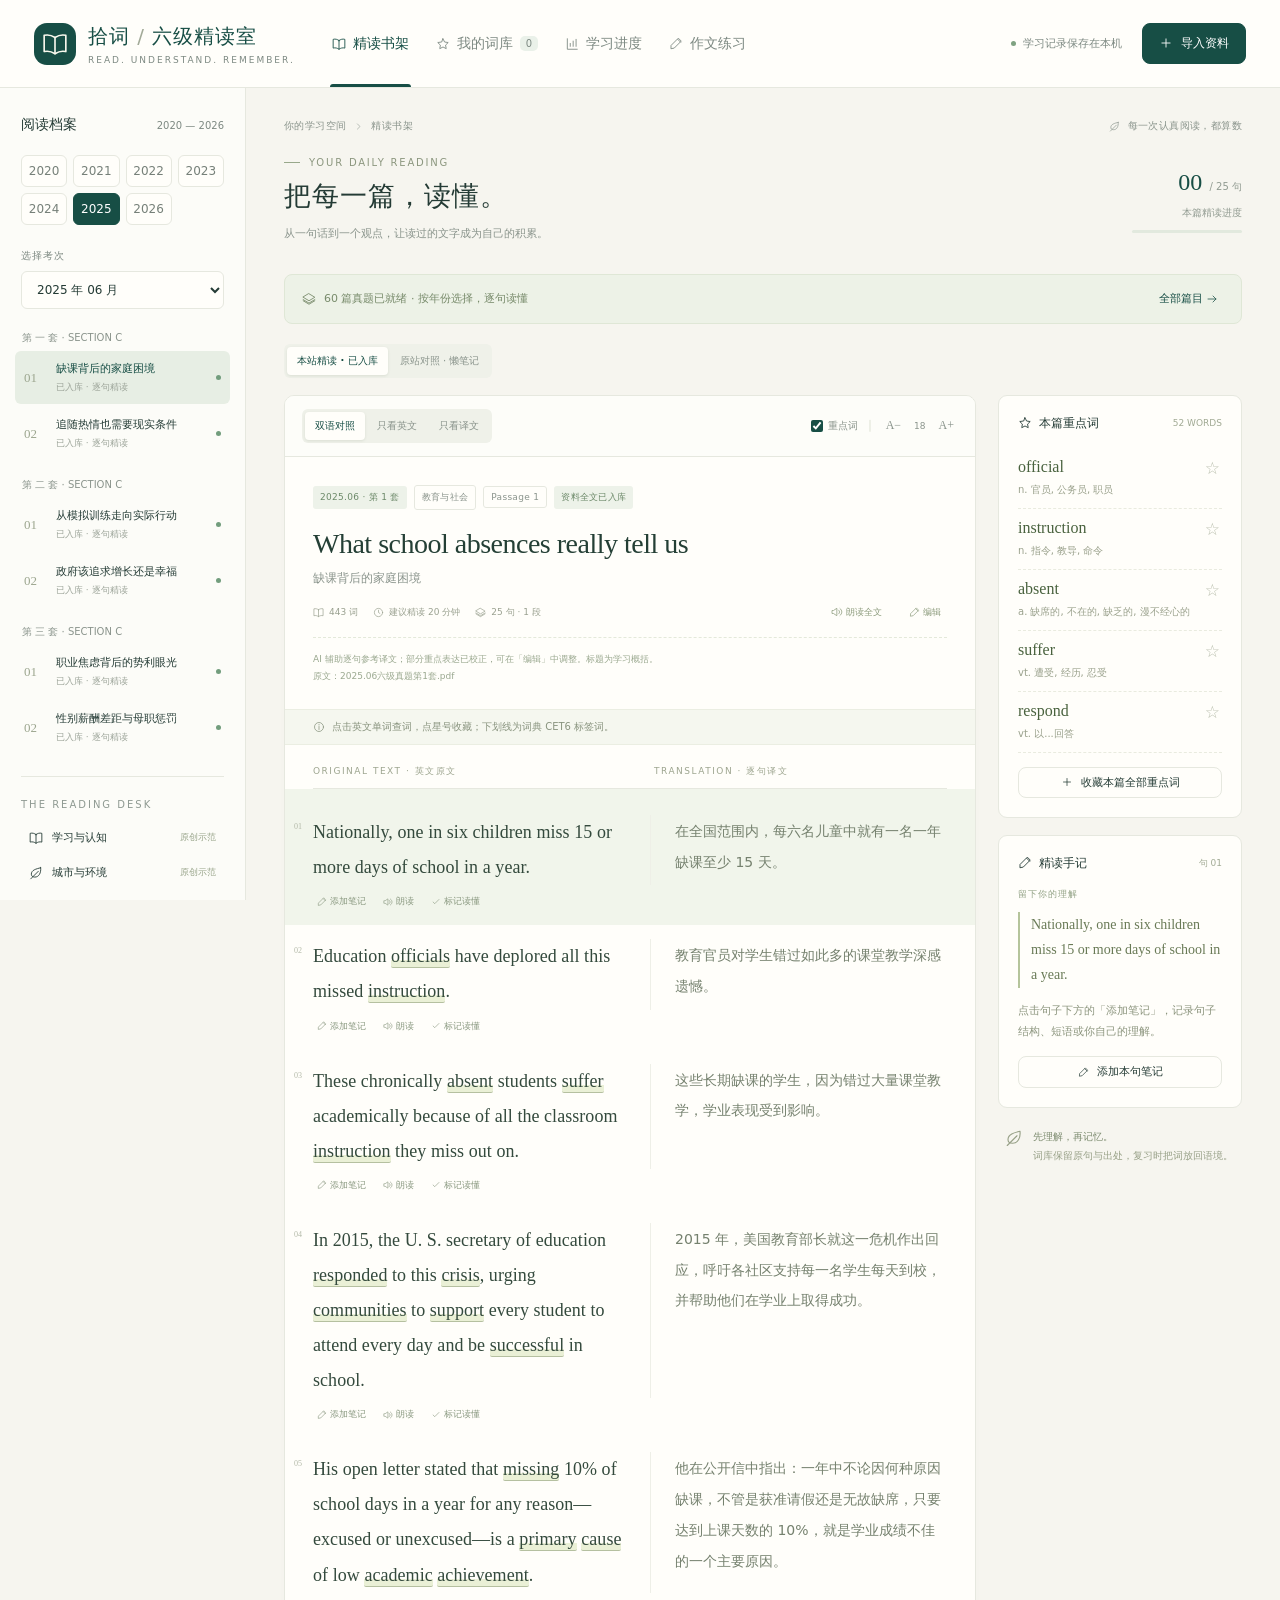
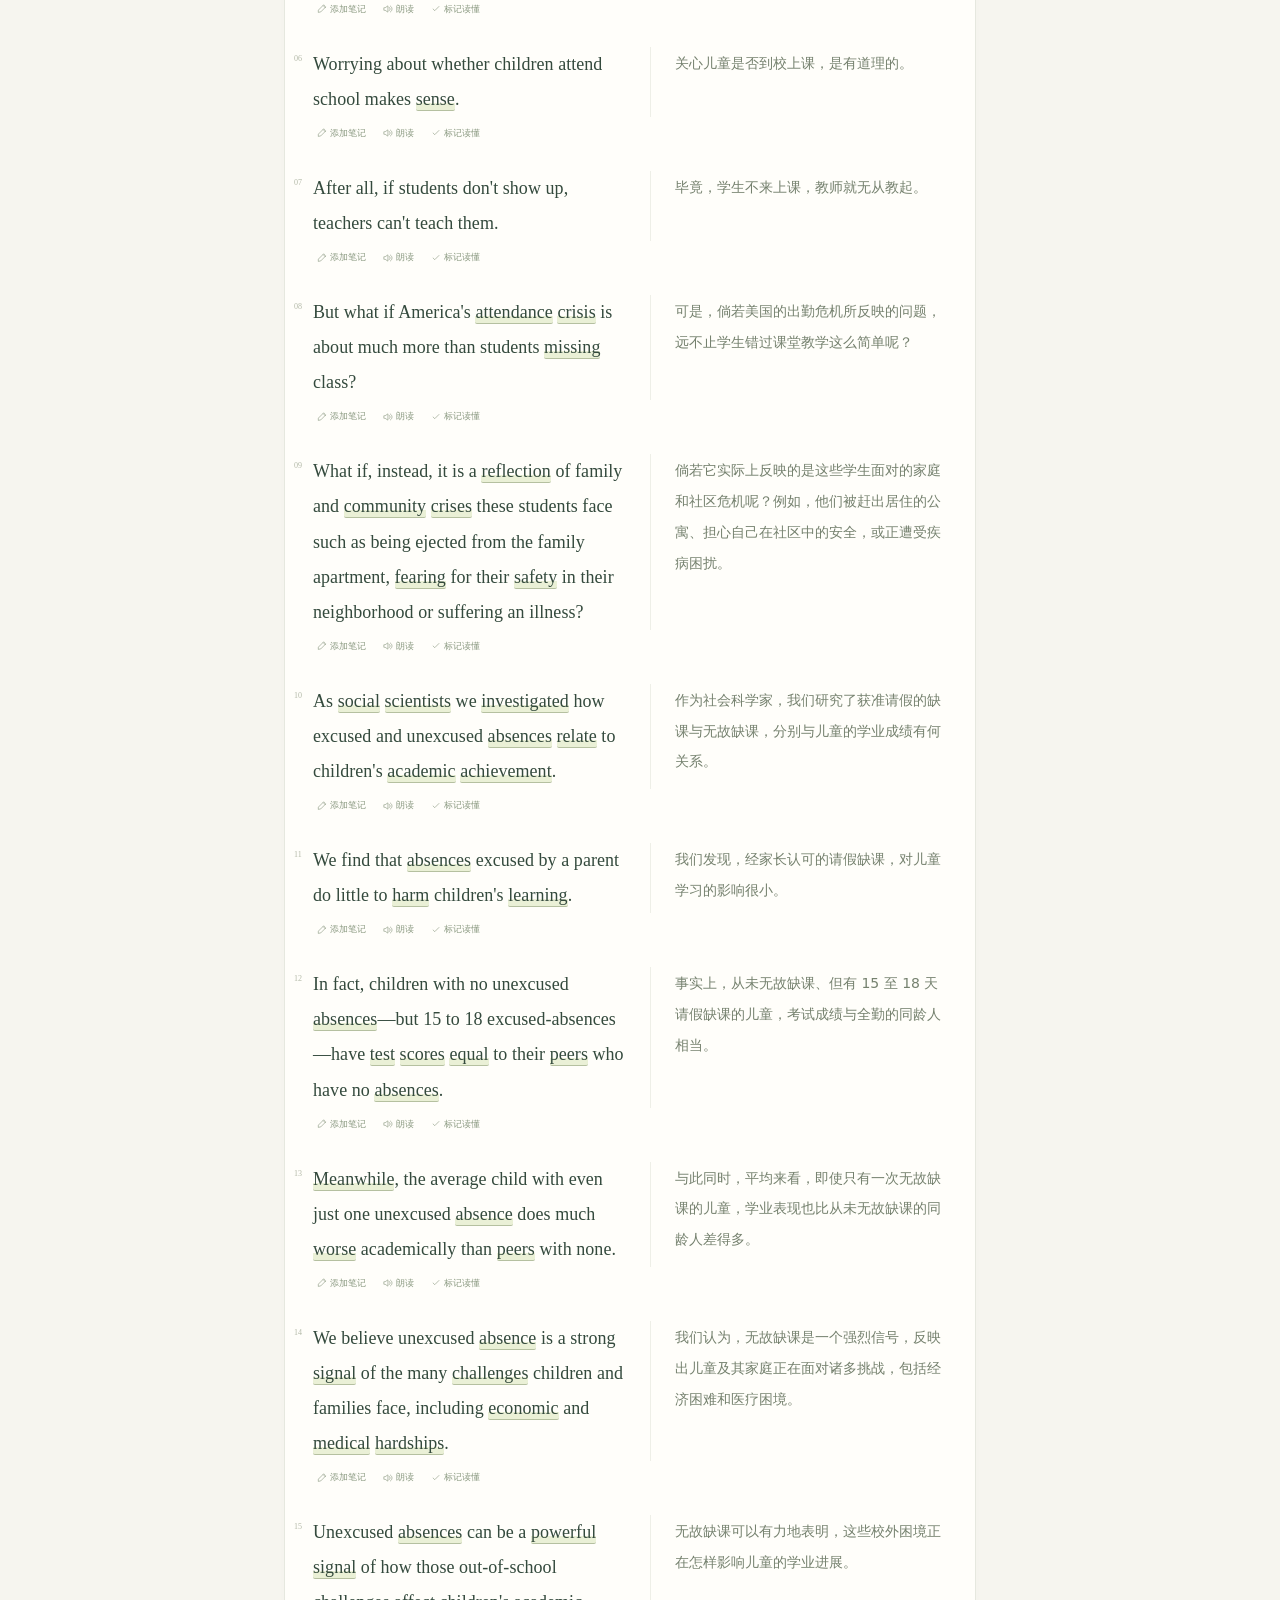
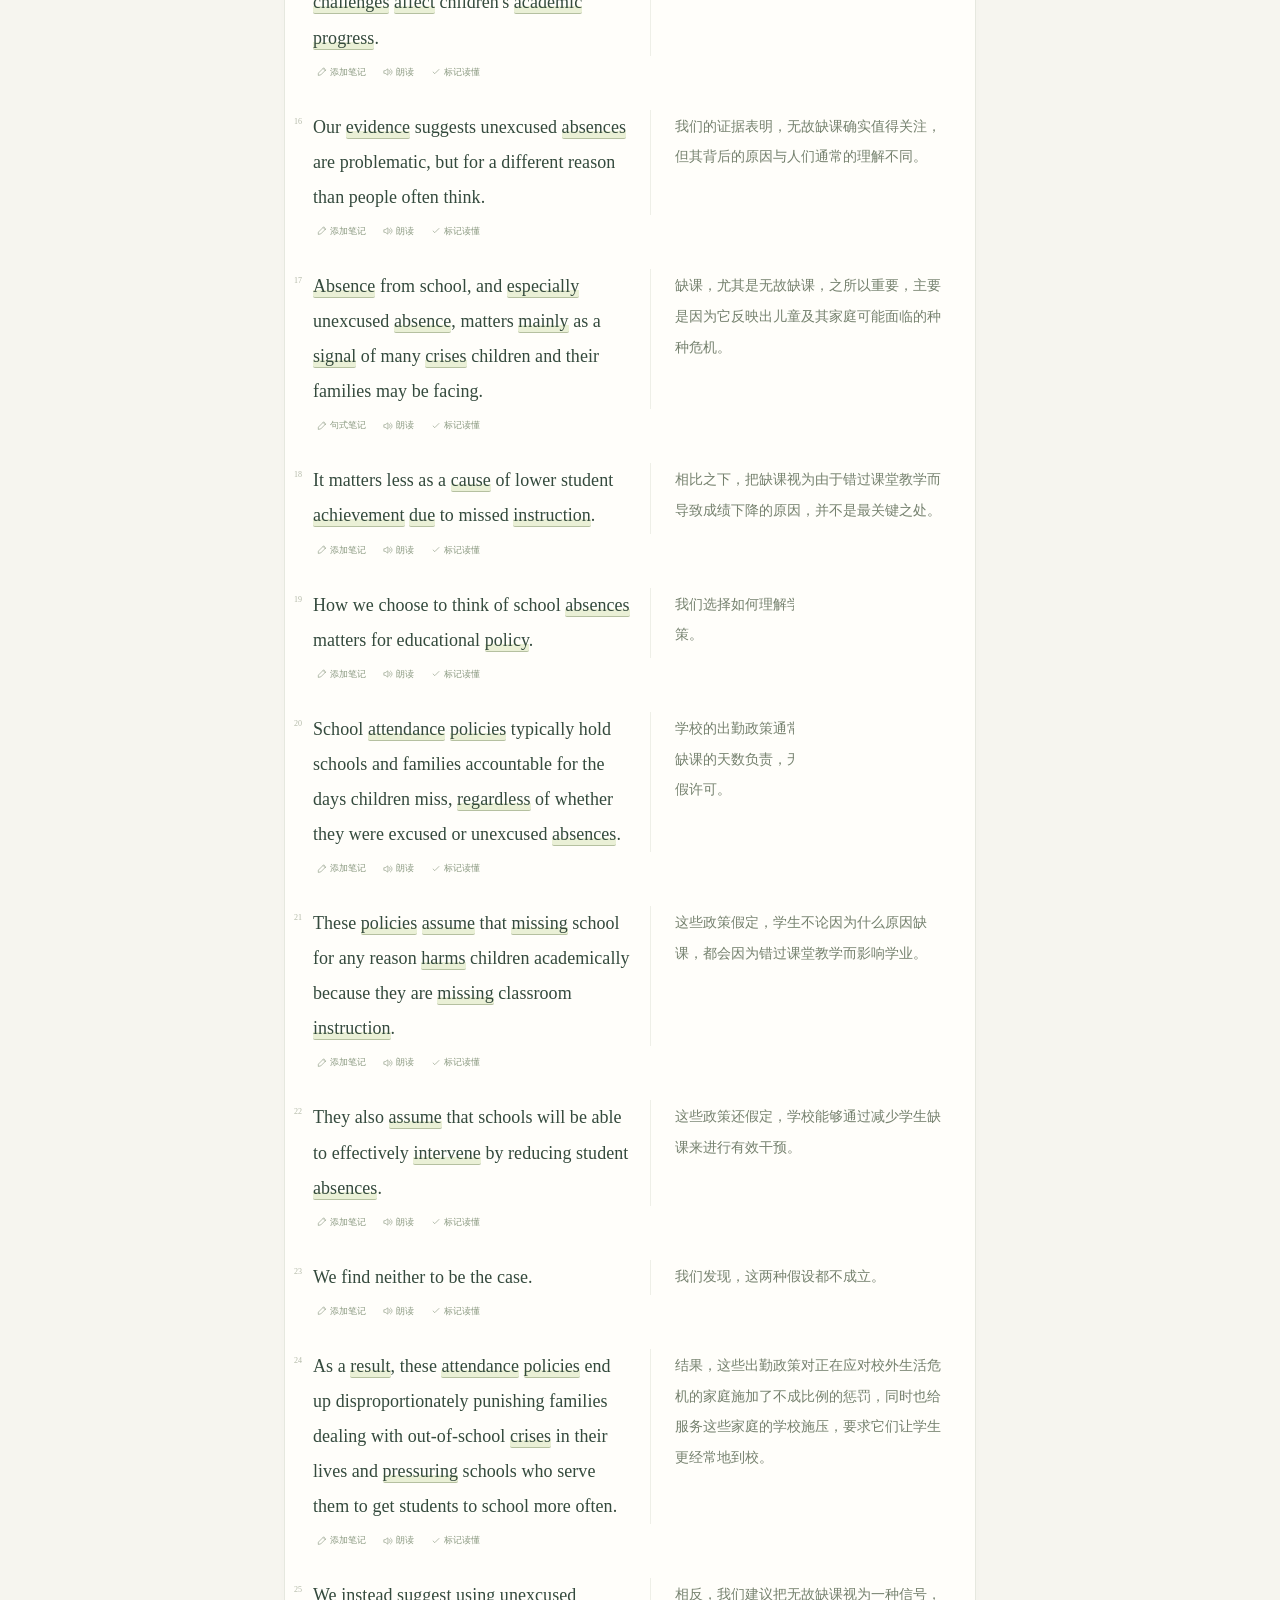
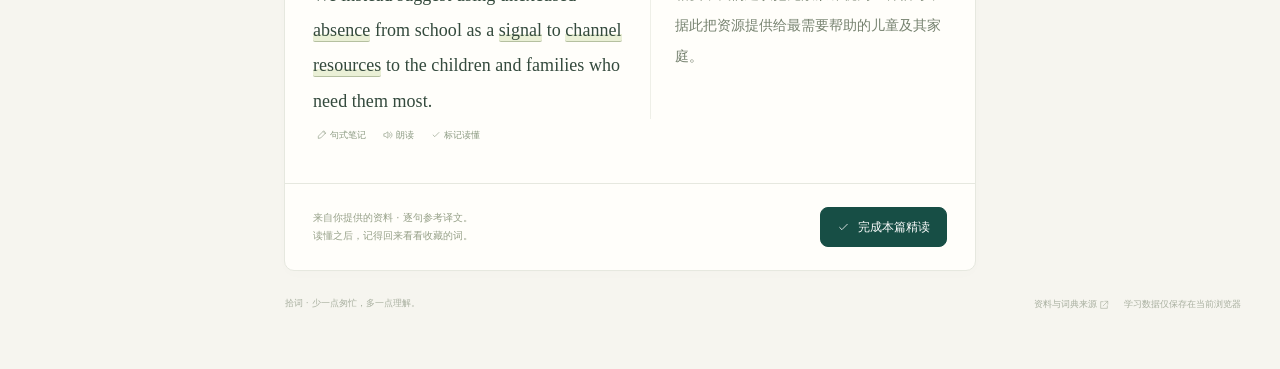
==== commit 749fcad7: "Add files via upload" ====
--- a/public/reader.html
+++ b/public/reader.html
@@ -13,7 +13,7 @@
   <link rel="stylesheet" href="./writing.css?v=3.1.0">
   <link rel="stylesheet" href="./writing-exam.css?v=1.0.0">
   <script src="./writing-exams.js?v=1.0.0" defer></script>
-  <script src="./writing.js?v=local-1" defer></script>
+  <script src="./writing.js?v=local-2" defer></script>
   <script src="./app.js?v=local-1" defer></script>
 </head>
 <body>
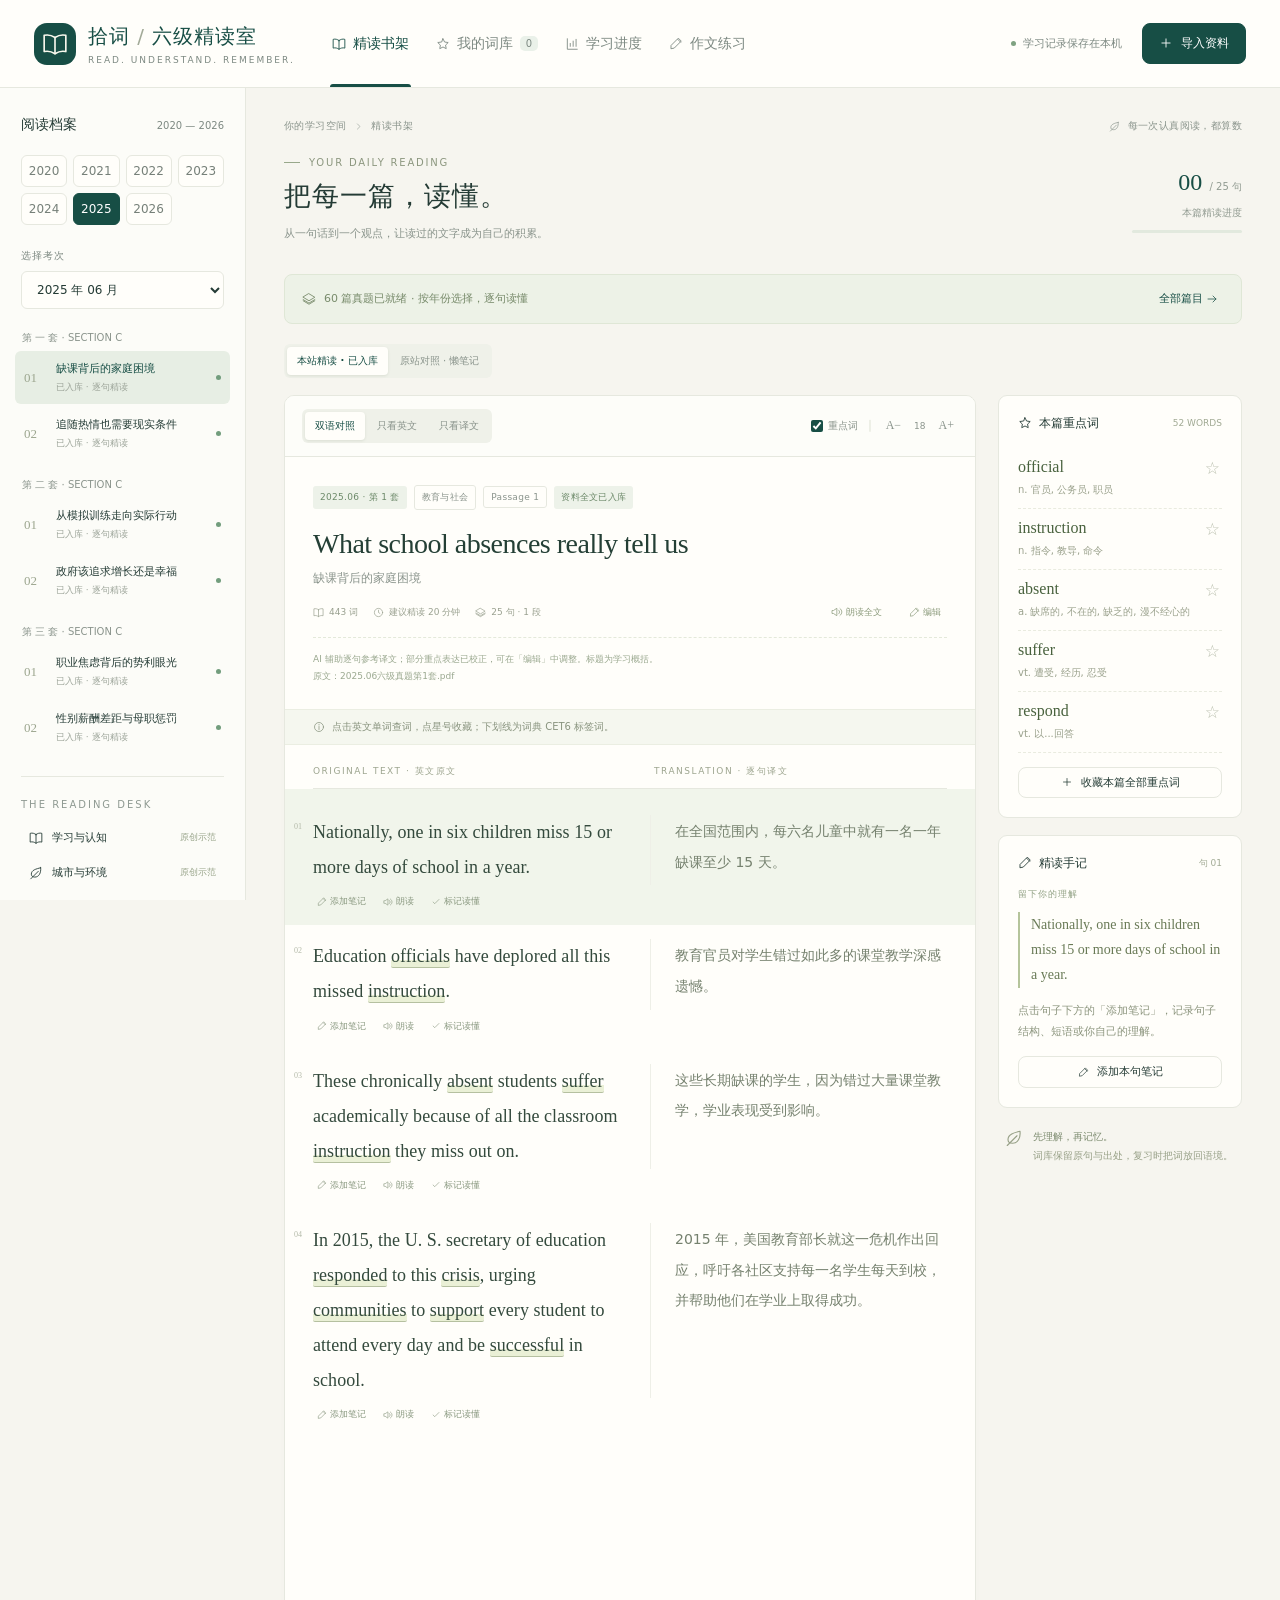
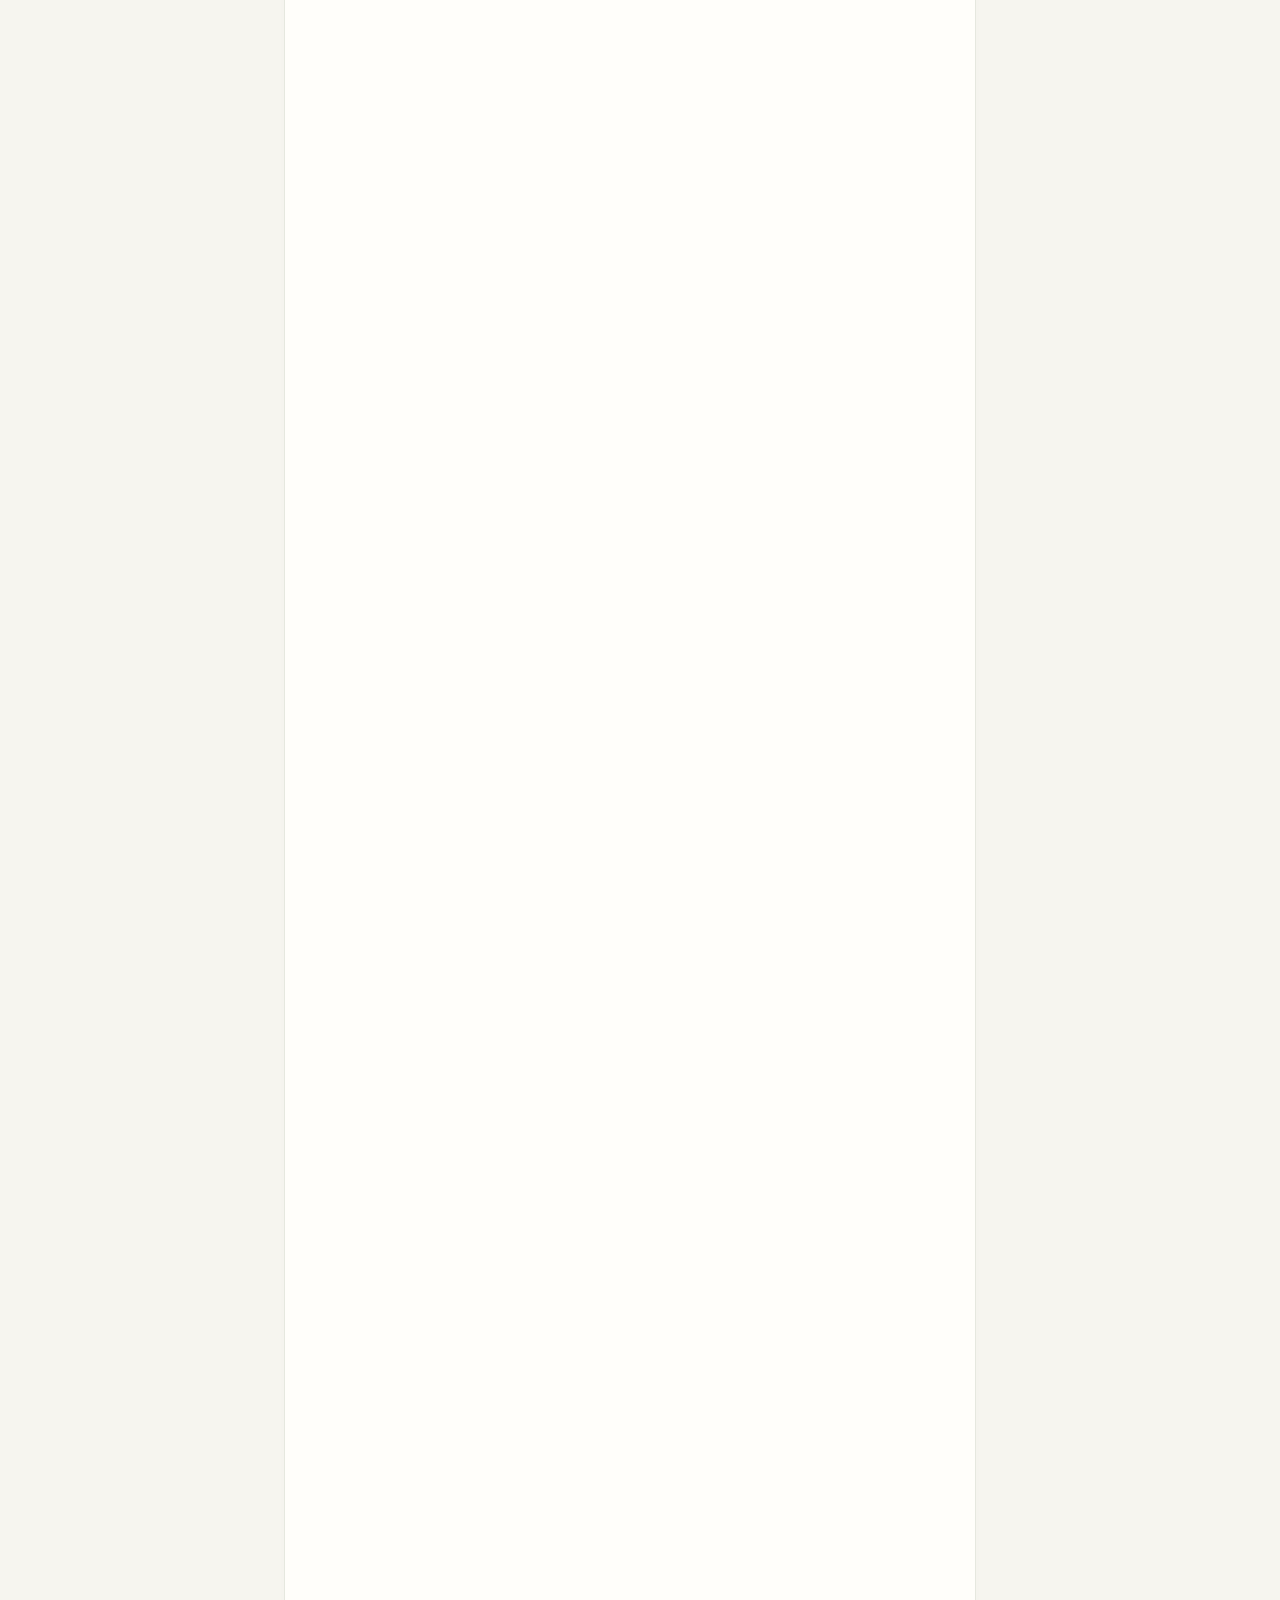
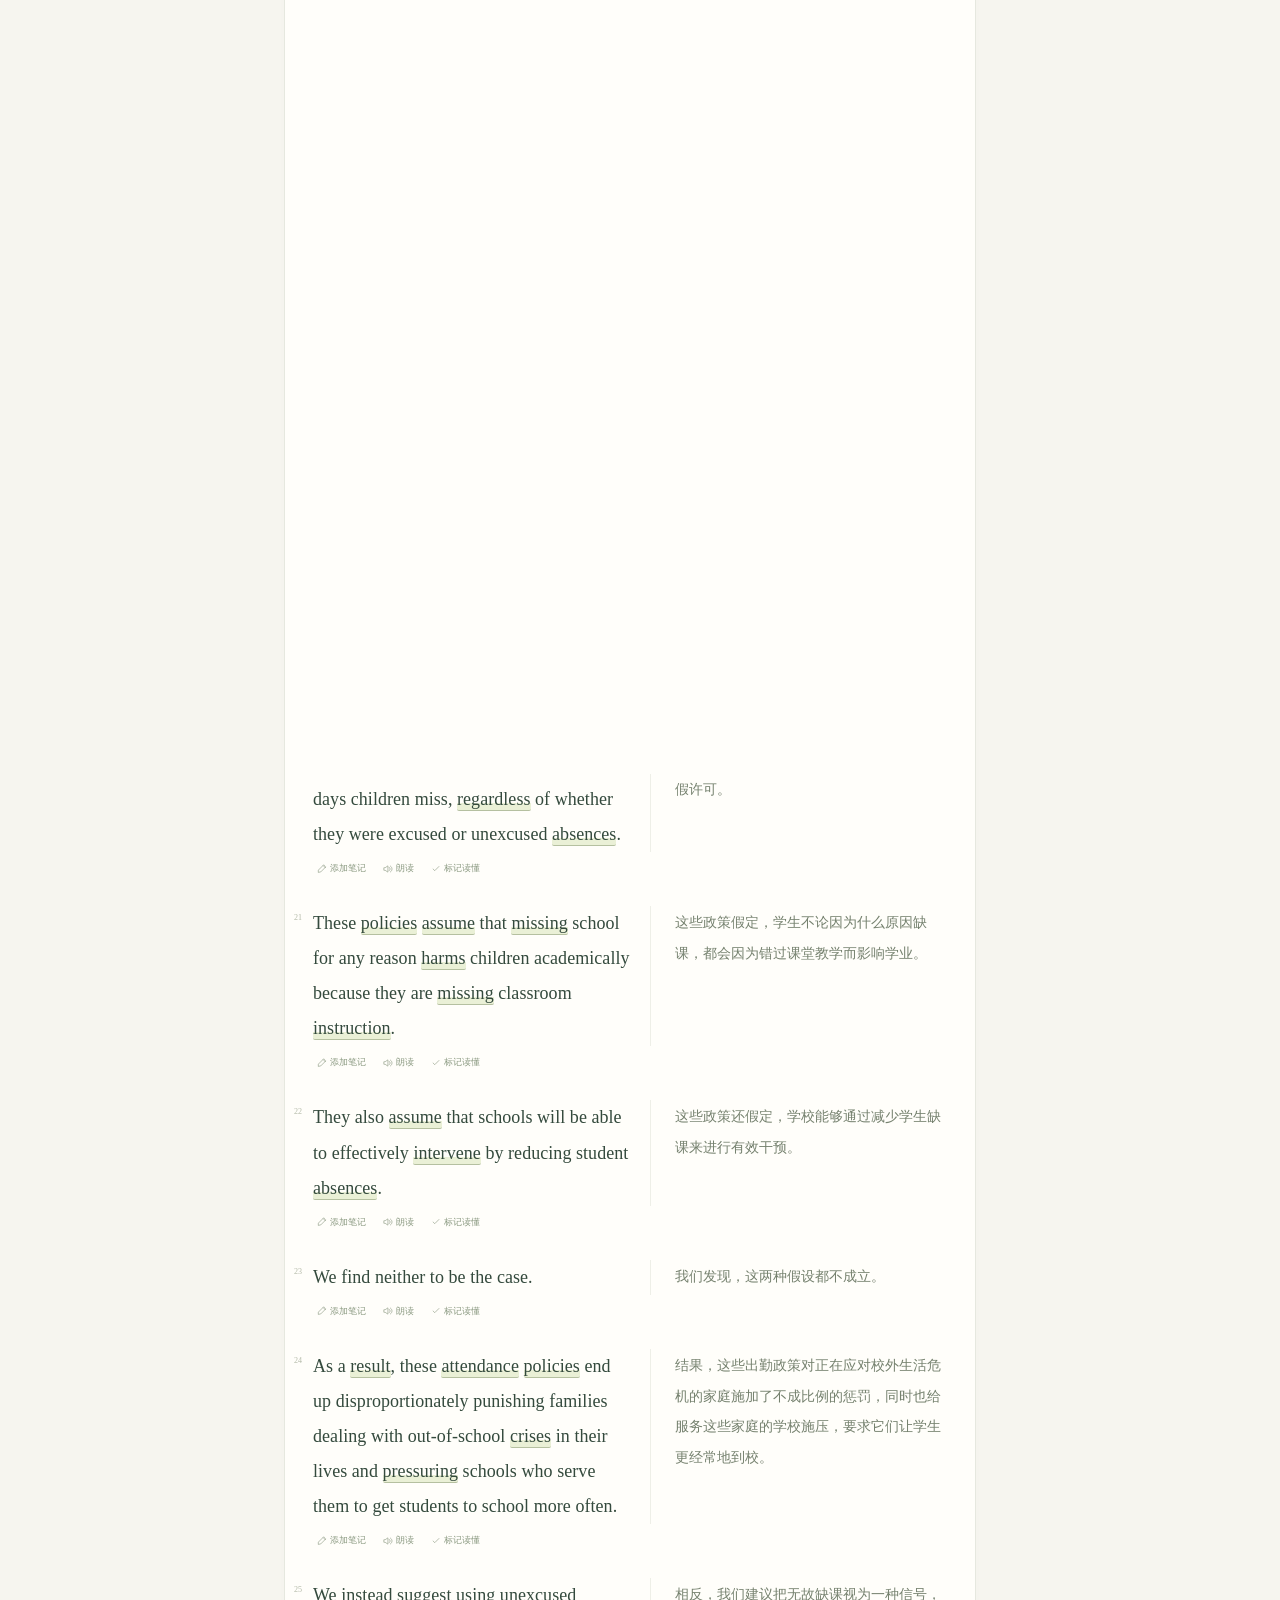
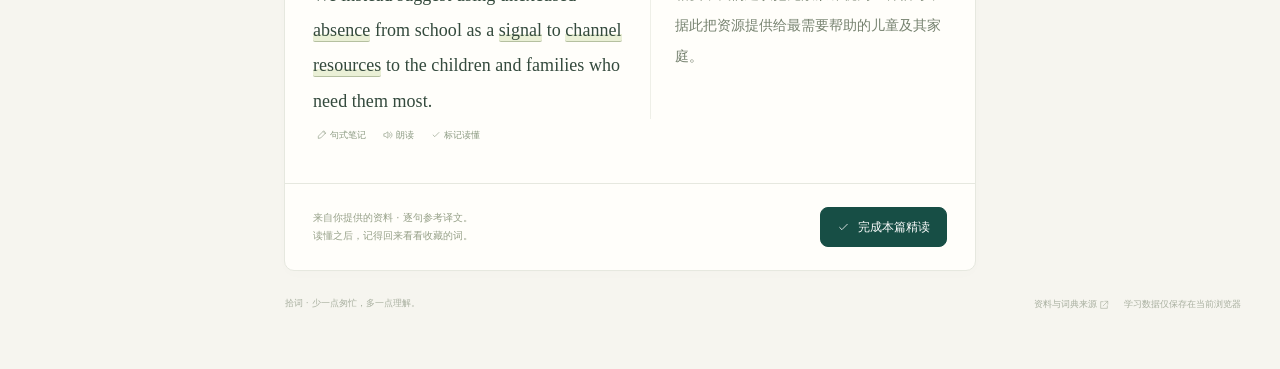
==== commit 2c058cf1: "Add files via upload" ====
--- a/public/reader.html
+++ b/public/reader.html
@@ -13,8 +13,10 @@
   <link rel="stylesheet" href="./writing.css?v=3.1.0">
   <link rel="stylesheet" href="./writing-exam.css?v=1.0.0">
   <script src="./writing-exams.js?v=1.0.0" defer></script>
-  <script src="./writing.js?v=local-2" defer></script>
-  <script src="./app.js?v=local-1" defer></script>
+  <script src="./writing-cloud-config.js?v=1" defer></script>
+  <script src="./writing-cloud.js?v=1" defer></script>
+  <script src="./writing.js?v=cloud-1" defer></script>
+  <script src="./app.js?v=cloud-1" defer></script>
 </head>
 <body>
   <div id="app"><div class="boot">拾词<span>正在打开你的精读书桌…</span></div></div>
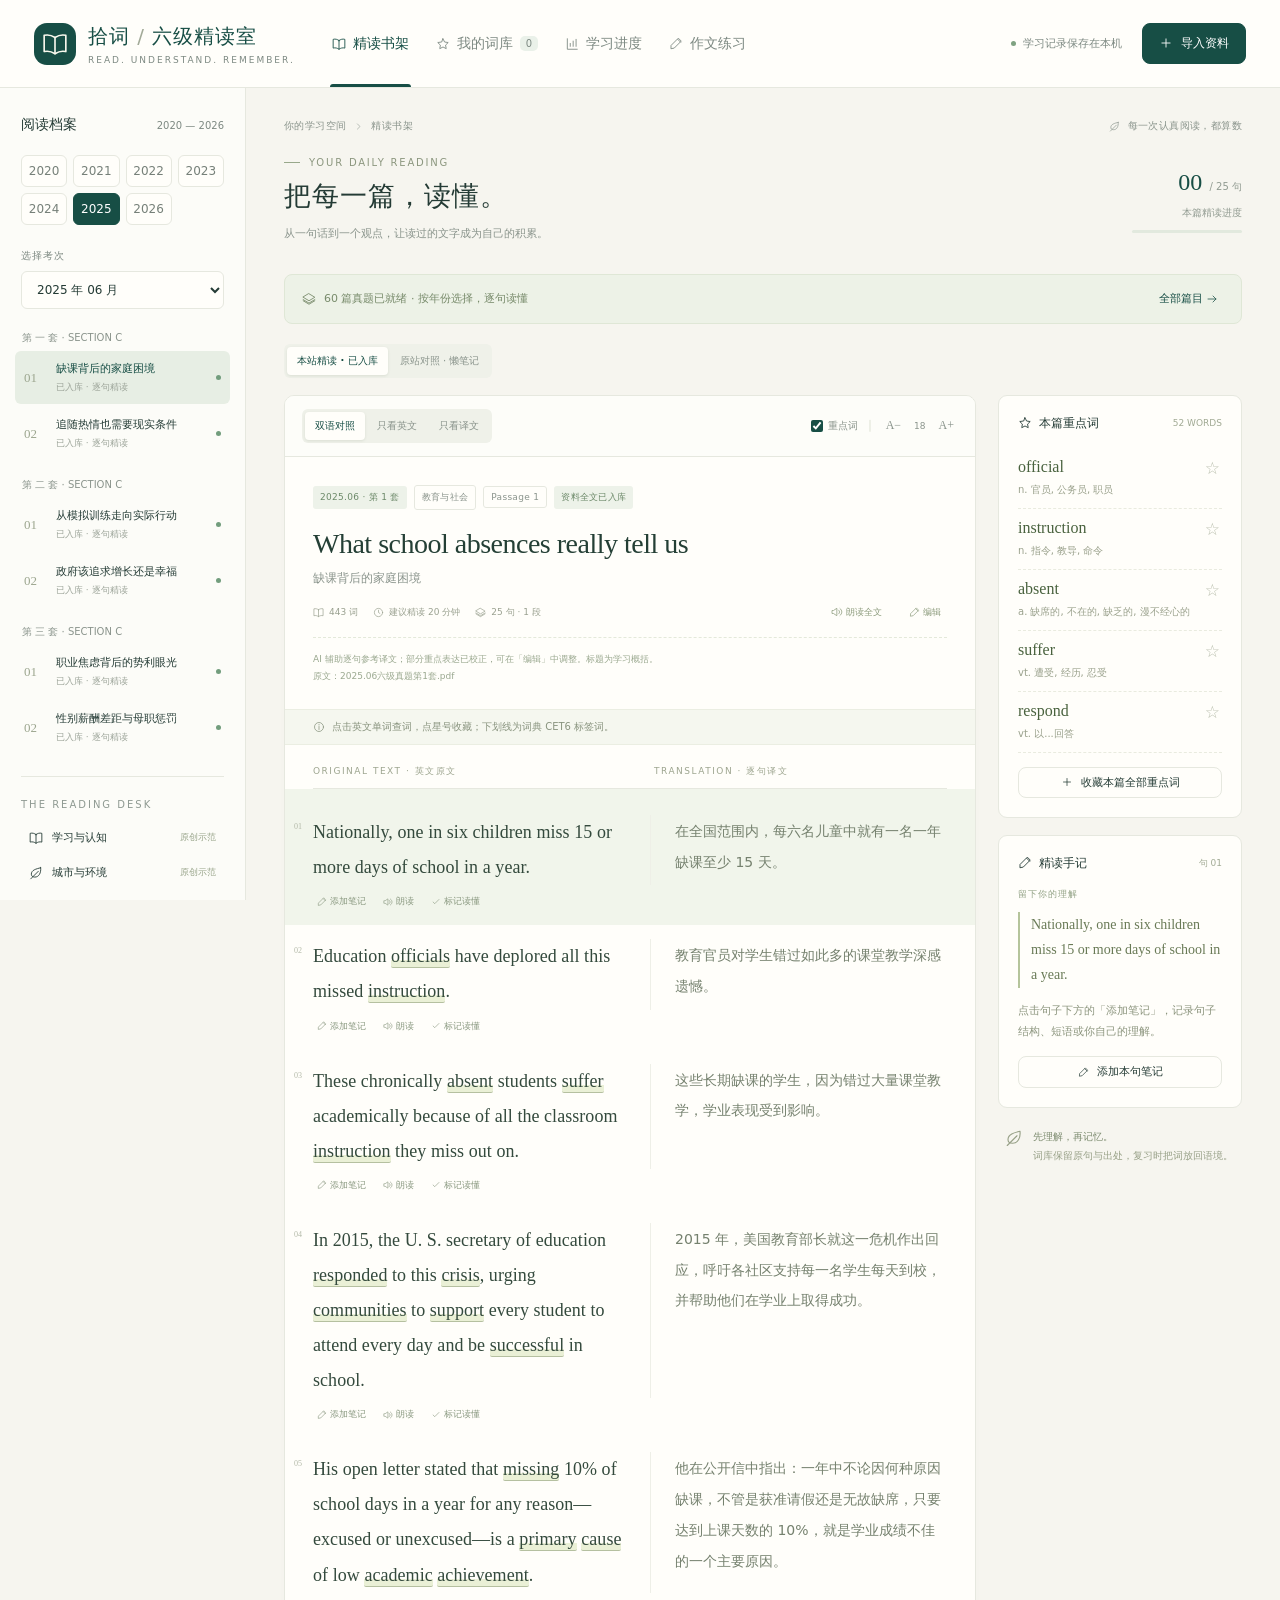
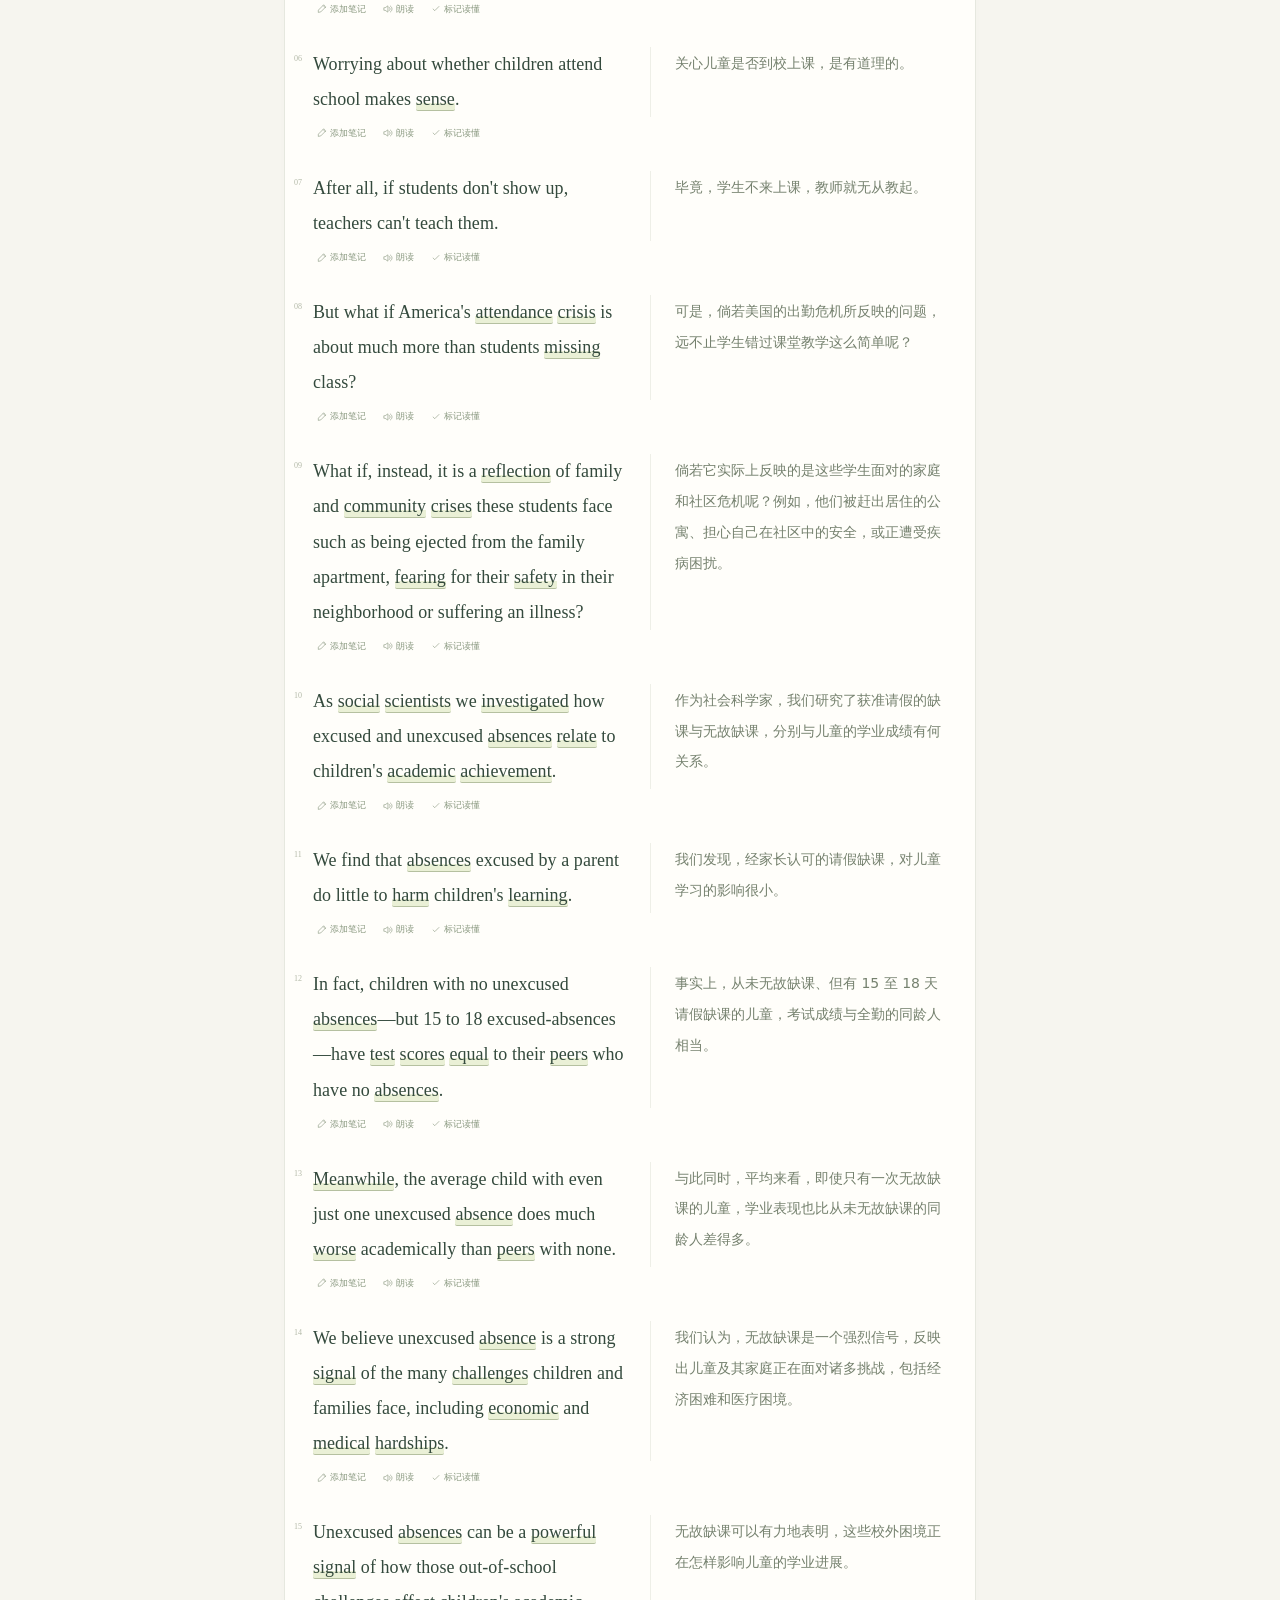
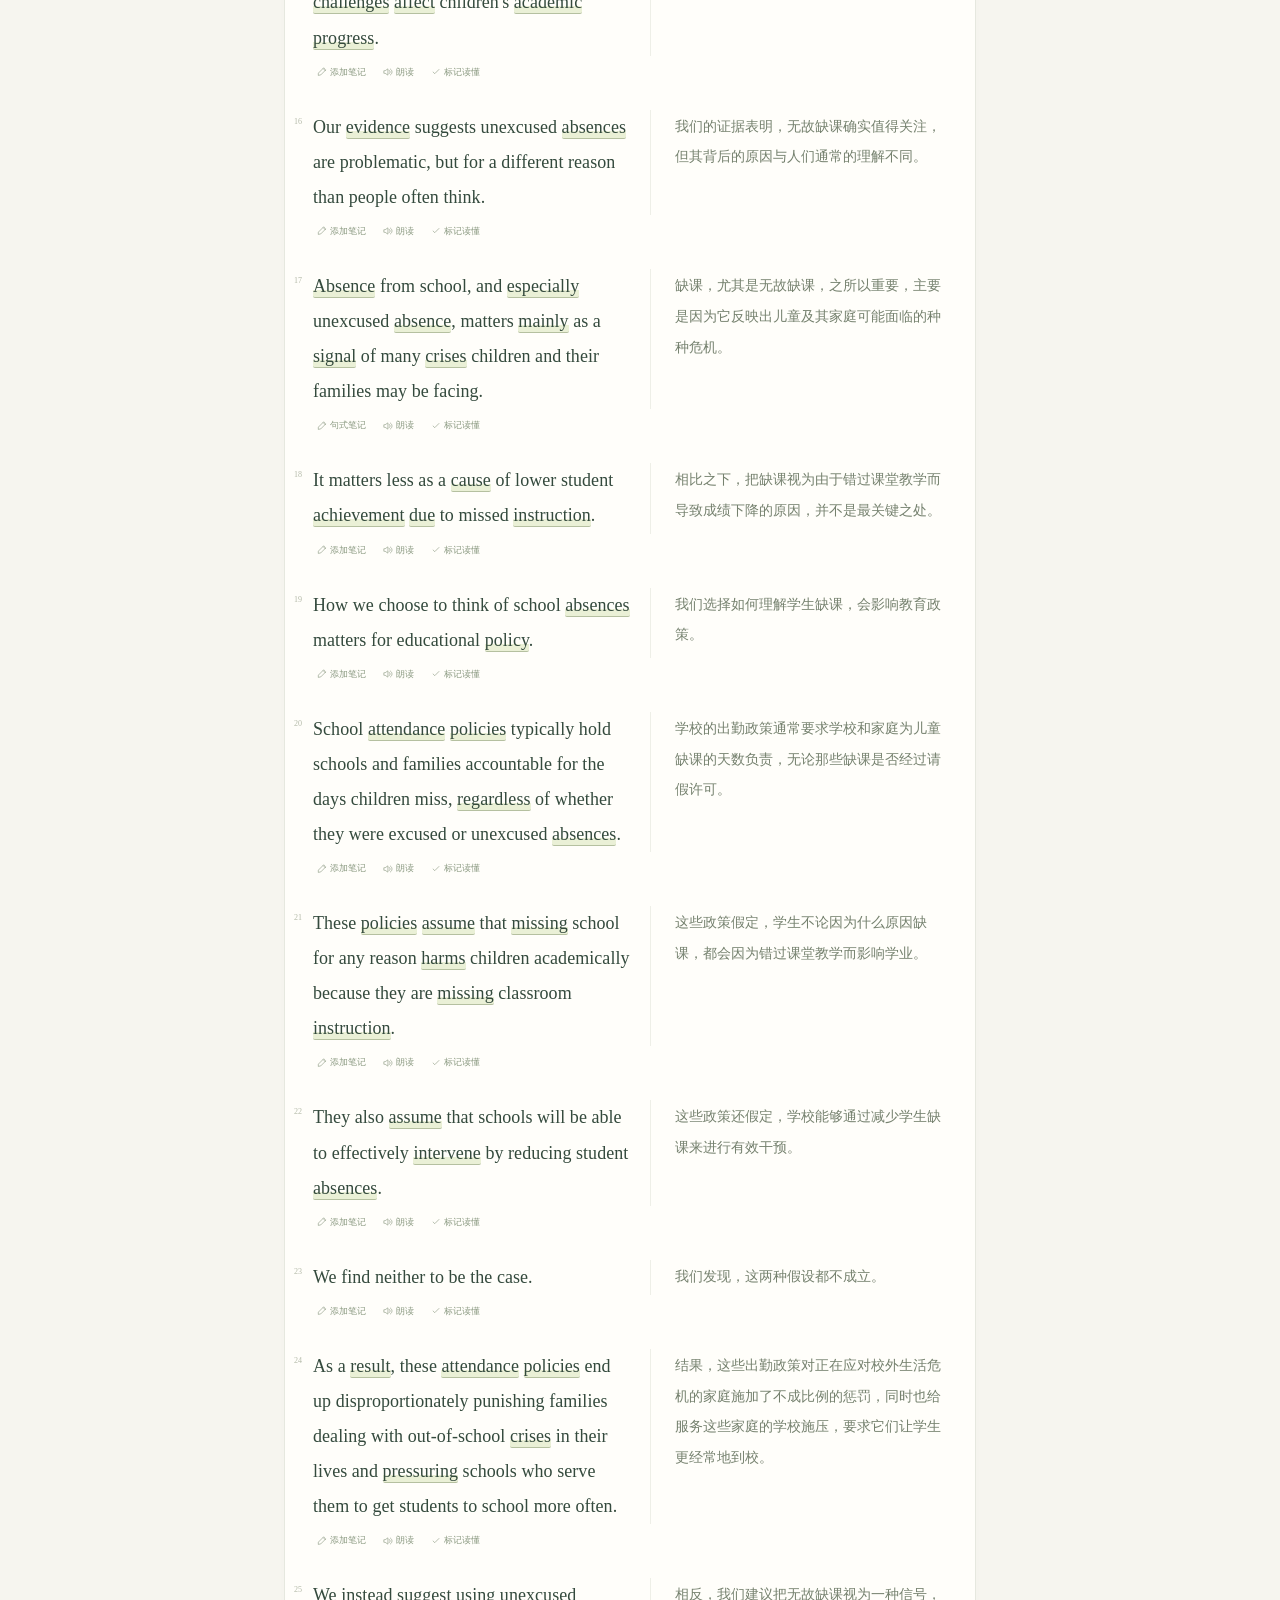
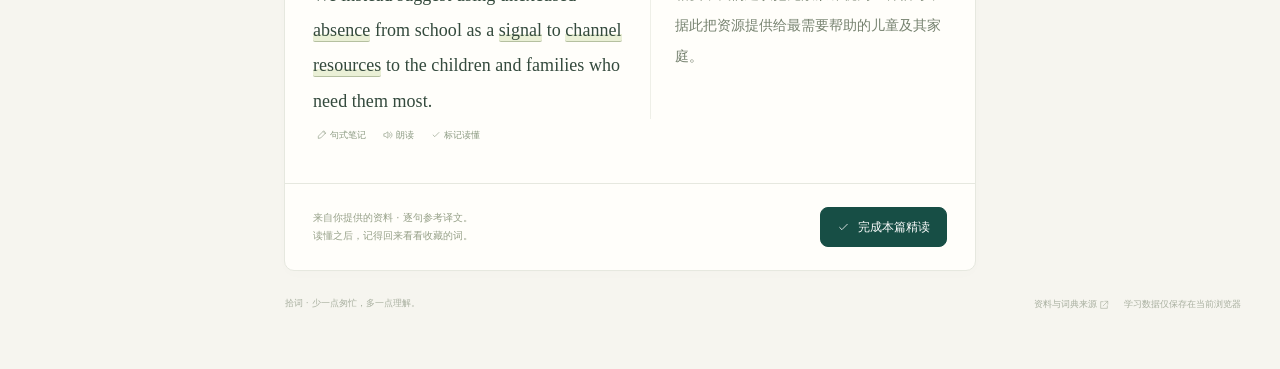
==== commit 35318941: "Add files via upload" ====
--- a/public/reader.html
+++ b/public/reader.html
@@ -12,11 +12,13 @@
   <script src="./source-reader.js?v=2.0.0" defer></script>
   <link rel="stylesheet" href="./writing.css?v=3.1.0">
   <link rel="stylesheet" href="./writing-exam.css?v=1.0.0">
-  <script src="./writing-exams.js?v=1.0.0" defer></script>
+  <script src="./writing-exams.js?v=review-1" defer></script>
   <script src="./writing-cloud-config.js?v=1" defer></script>
-  <script src="./writing-cloud.js?v=1" defer></script>
-  <script src="./writing.js?v=cloud-1" defer></script>
-  <script src="./app.js?v=cloud-1" defer></script>
+  <script src="./writing-cloud.js?v=review-1" defer></script>
+  <link rel="stylesheet" href="./writing-review.css?v=1">
+  <script src="./writing-review.js?v=1" defer></script>
+  <script src="./writing.js?v=review-1" defer></script>
+  <script src="./app.js?v=review-1" defer></script>
 </head>
 <body>
   <div id="app"><div class="boot">拾词<span>正在打开你的精读书桌…</span></div></div>
--- a/public/writing-review.css
+++ b/public/writing-review.css
@@ -0,0 +1,100 @@
+.review-tabs {
+  display: flex;
+  gap: 8px;
+  margin: 0 0 18px;
+}
+
+.review-workspace {
+  --review-border: #dce3d5;
+  --review-muted: #52624e;
+}
+
+.review-workspace [hidden] { display: none; }
+
+.review-overview,
+.review-source,
+.review-assessment,
+.review-empty,
+.review-entry {
+  margin-bottom: 14px;
+  padding: 18px;
+  border: 1px solid var(--review-border);
+  border-radius: 12px;
+  background: #fffefa;
+}
+
+.review-overview,
+.review-entry-heading,
+.review-actions {
+  display: flex;
+  align-items: center;
+  flex-wrap: wrap;
+  gap: 10px;
+}
+
+.review-overview { justify-content: space-between; }
+.review-overview h2 { margin: 5px 0; }
+.review-overview p, .review-footer [role="status"] { color: var(--review-muted); }
+.review-source summary { cursor: pointer; font-weight: 650; }
+.review-source[open] summary { margin-bottom: 12px; }
+
+.review-original,
+.review-preview {
+  white-space: pre-wrap;
+  overflow-wrap: anywhere;
+  line-height: 1.65;
+}
+
+.review-original { margin: 0; font-family: Georgia, serif; }
+.review-entry-heading h3 { margin: 0 auto 0 0; }
+.review-entry-heading label { display: flex; align-items: center; gap: 6px; }
+.review-entry label, .review-assessment label { color: #364a3a; font-size: 13px; font-weight: 600; }
+.review-entry-heading .review-remove { color: #8b433e; }
+
+.review-sentences {
+  display: grid;
+  grid-template-columns: minmax(0, 1fr) minmax(0, 1fr);
+  gap: 12px;
+  margin-top: 12px;
+}
+
+.review-sentence {
+  min-width: 0;
+  border-radius: 8px;
+  padding: 12px;
+  background: #f4f3ed;
+}
+
+.review-sentence-revised { background: #eef4eb; }
+.review-workspace input:not([type="file"]),
+.review-workspace textarea,
+.review-workspace select {
+  background: #fffefa;
+  border: 1px solid var(--review-border);
+  border-radius: 6px;
+  padding: 8px;
+  color: #233a30;
+  font: inherit;
+}
+
+.review-workspace textarea,
+.review-workspace input:not([type="file"]) { width: 100%; margin-top: 5px; }
+.review-workspace textarea { display: block; resize: vertical; }
+.review-sentence textarea { font: 16px/1.5 Georgia, serif; }
+.review-highlight-tools { display: flex; flex-wrap: wrap; gap: 5px; margin-top: 6px; }
+.review-preview { margin: 8px 0 0; font: 16px/1.6 Georgia, serif; }
+.review-mark { color: #24342b; border-radius: 2px; }
+.review-mark-yellow { background: #ffed99; }
+.review-mark-green { background: #c9ebc4; }
+.review-mark-blue { background: #cde5ff; }
+.review-mark-pink { background: #fbd4e4; }
+.review-assessment, .review-notes { display: grid; gap: 10px; }
+.review-notes { margin-top: 12px; }
+.review-footer { margin-top: 10px; }
+.review-footer [role="status"] { font-size: 12px; }
+
+@media (max-width: 650px) {
+  .review-overview, .review-source, .review-assessment, .review-entry { padding: 12px; }
+  .review-sentences { grid-template-columns: minmax(0, 1fr); }
+  .review-entry-heading h3 { flex-basis: 100%; }
+}
